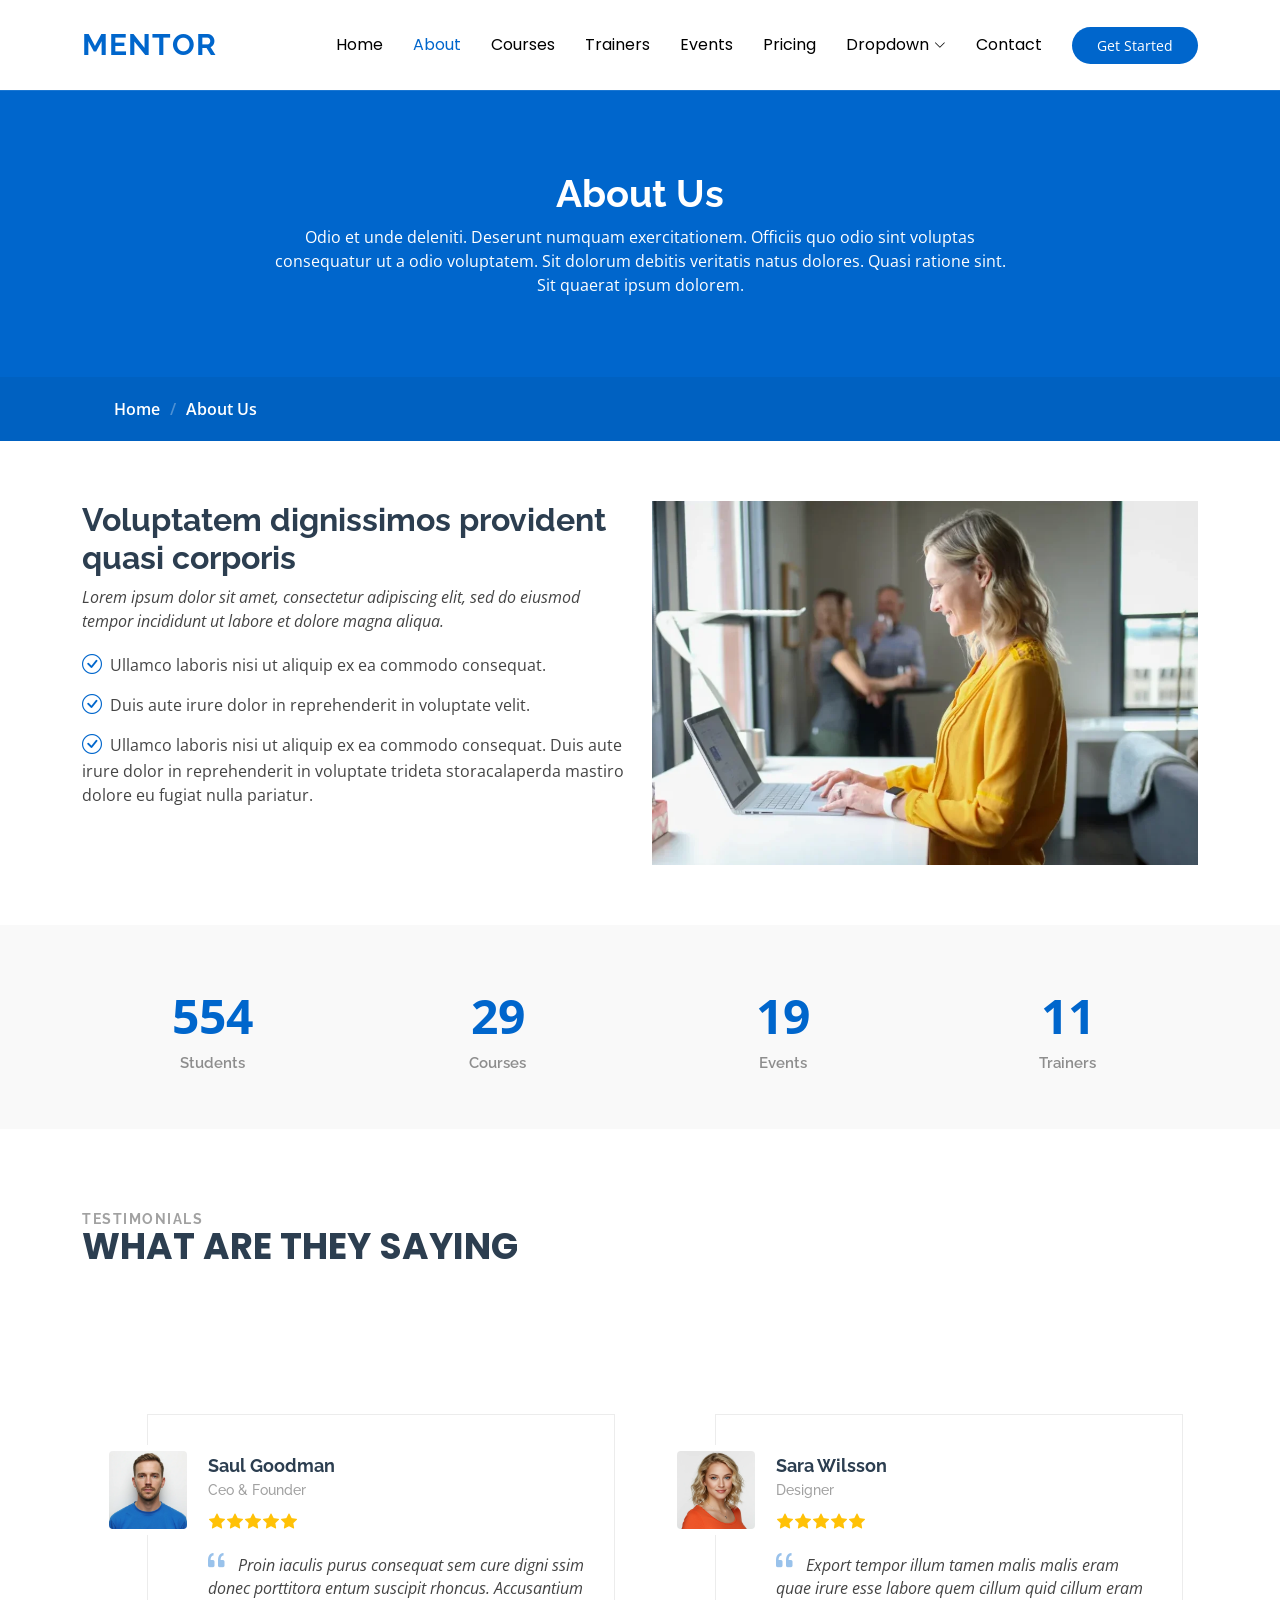
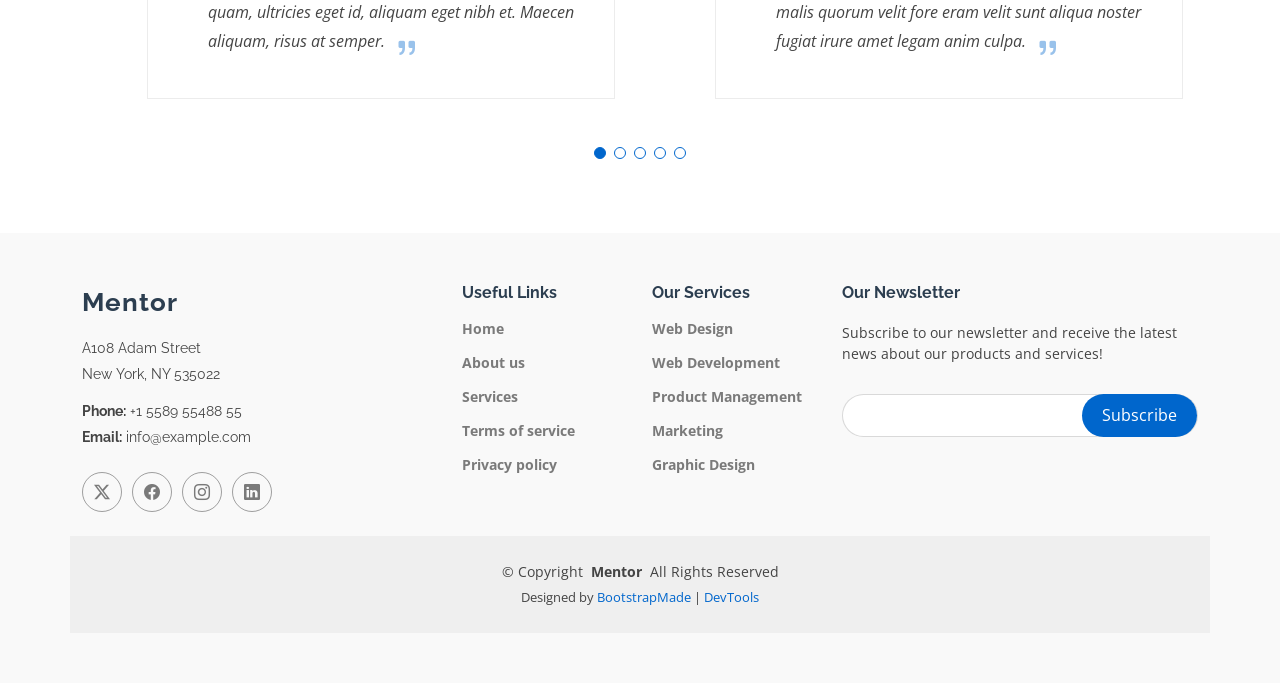
==== about.html @ 9d6bf1d6 "estructura corregida" ====
<!DOCTYPE html>
<html lang="en">

<head>
  <meta charset="utf-8">
  <meta content="width=device-width, initial-scale=1.0" name="viewport">
  <title>About - Mentor Bootstrap Template</title>
  <meta name="description" content="">
  <meta name="keywords" content="">

  <!-- Favicons -->
  <link href="assets/img/favicon.png" rel="icon">
  <link href="assets/img/apple-touch-icon.png" rel="apple-touch-icon">

  <!-- Fonts -->
  <link href="https://fonts.googleapis.com" rel="preconnect">
  <link href="https://fonts.gstatic.com" rel="preconnect" crossorigin>
  <link href="https://fonts.googleapis.com/css2?family=Open+Sans:ital,wght@0,300;0,400;0,500;0,600;0,700;0,800;1,300;1,400;1,500;1,600;1,700;1,800&family=Poppins:ital,wght@0,100;0,200;0,300;0,400;0,500;0,600;0,700;0,800;0,900;1,100;1,200;1,300;1,400;1,500;1,600;1,700;1,800;1,900&family=Raleway:ital,wght@0,100;0,200;0,300;0,400;0,500;0,600;0,700;0,800;0,900;1,100;1,200;1,300;1,400;1,500;1,600;1,700;1,800;1,900&display=swap" rel="stylesheet">

  <!-- Vendor CSS Files -->
  <link href="assets/vendor/bootstrap/css/bootstrap.min.css" rel="stylesheet">
  <link href="assets/vendor/bootstrap-icons/bootstrap-icons.css" rel="stylesheet">
  <link href="assets/vendor/aos/aos.css" rel="stylesheet">
  <link href="assets/vendor/glightbox/css/glightbox.min.css" rel="stylesheet">
  <link href="assets/vendor/swiper/swiper-bundle.min.css" rel="stylesheet">

  <!-- Main CSS File -->
  <link href="assets/css/main.css" rel="stylesheet">

  <!-- =======================================================
  * Template Name: Mentor
  * Template URL: https://bootstrapmade.com/mentor-free-education-bootstrap-theme/
  * Updated: Jul 07 2025 with Bootstrap v5.3.7
  * Author: BootstrapMade.com
  * License: https://bootstrapmade.com/license/
  ======================================================== -->
</head>

<body class="about-page">

  <header id="header" class="header d-flex align-items-center sticky-top">
    <div class="container-fluid container-xl position-relative d-flex align-items-center">

      <a href="index.html" class="logo d-flex align-items-center me-auto">
        <!-- Uncomment the line below if you also wish to use an image logo -->
        <!-- <img src="assets/img/logo.webp" alt=""> -->
        <h1 class="sitename">Mentor</h1>
      </a>

      <nav id="navmenu" class="navmenu">
        <ul>
          <li><a href="index.html">Home<br></a></li>
          <li><a href="about.html" class="active">About</a></li>
          <li><a href="courses.html">Courses</a></li>
          <li><a href="trainers.html">Trainers</a></li>
          <li><a href="events.html">Events</a></li>
          <li><a href="pricing.html">Pricing</a></li>
          <li class="dropdown"><a href="#"><span>Dropdown</span> <i class="bi bi-chevron-down toggle-dropdown"></i></a>
            <ul>
              <li><a href="#">Dropdown 1</a></li>
              <li class="dropdown"><a href="#"><span>Deep Dropdown</span> <i class="bi bi-chevron-down toggle-dropdown"></i></a>
                <ul>
                  <li><a href="#">Deep Dropdown 1</a></li>
                  <li><a href="#">Deep Dropdown 2</a></li>
                  <li><a href="#">Deep Dropdown 3</a></li>
                  <li><a href="#">Deep Dropdown 4</a></li>
                  <li><a href="#">Deep Dropdown 5</a></li>
                </ul>
              </li>
              <li><a href="#">Dropdown 2</a></li>
              <li><a href="#">Dropdown 3</a></li>
              <li><a href="#">Dropdown 4</a></li>
            </ul>
          </li>
          <li><a href="contact.html">Contact</a></li>
        </ul>
        <i class="mobile-nav-toggle d-xl-none bi bi-list"></i>
      </nav>

      <a class="btn-getstarted" href="courses.html">Get Started</a>

    </div>
  </header>

  <main class="main">

    <!-- Page Title -->
    <div class="page-title" data-aos="fade">
      <div class="heading">
        <div class="container">
          <div class="row d-flex justify-content-center text-center">
            <div class="col-lg-8">
              <h1>About Us<br></h1>
              <p class="mb-0">Odio et unde deleniti. Deserunt numquam exercitationem. Officiis quo odio sint voluptas consequatur ut a odio voluptatem. Sit dolorum debitis veritatis natus dolores. Quasi ratione sint. Sit quaerat ipsum dolorem.</p>
            </div>
          </div>
        </div>
      </div>
      <nav class="breadcrumbs">
        <div class="container">
          <ol>
            <li><a href="index.html">Home</a></li>
            <li class="current">About Us<br></li>
          </ol>
        </div>
      </nav>
    </div><!-- End Page Title -->

    <!-- About Us Section -->
    <section id="about-us" class="section about-us">

      <div class="container">

        <div class="row gy-4">

          <div class="col-lg-6 order-1 order-lg-2" data-aos="fade-up" data-aos-delay="100">
            <img src="assets/img/about/about-1.webp" class="img-fluid" alt="">
          </div>

          <div class="col-lg-6 order-2 order-lg-1 content" data-aos="fade-up" data-aos-delay="200">
            <h3>Voluptatem dignissimos provident quasi corporis</h3>
            <p class="fst-italic">
              Lorem ipsum dolor sit amet, consectetur adipiscing elit, sed do eiusmod tempor incididunt ut labore et dolore
              magna aliqua.
            </p>
            <ul>
              <li><i class="bi bi-check-circle"></i> <span>Ullamco laboris nisi ut aliquip ex ea commodo consequat.</span></li>
              <li><i class="bi bi-check-circle"></i> <span>Duis aute irure dolor in reprehenderit in voluptate velit.</span></li>
              <li><i class="bi bi-check-circle"></i> <span>Ullamco laboris nisi ut aliquip ex ea commodo consequat. Duis aute irure dolor in reprehenderit in voluptate trideta storacalaperda mastiro dolore eu fugiat nulla pariatur.</span></li>
            </ul>
          </div>

        </div>

      </div>

    </section><!-- /About Us Section -->

    <!-- Counts Section -->
    <section id="counts" class="section counts light-background">

      <div class="container" data-aos="fade-up" data-aos-delay="100">

        <div class="row gy-4">

          <div class="col-lg-3 col-md-6">
            <div class="stats-item text-center w-100 h-100">
              <span data-purecounter-start="0" data-purecounter-end="1232" data-purecounter-duration="1" class="purecounter"></span>
              <p>Students</p>
            </div>
          </div><!-- End Stats Item -->

          <div class="col-lg-3 col-md-6">
            <div class="stats-item text-center w-100 h-100">
              <span data-purecounter-start="0" data-purecounter-end="64" data-purecounter-duration="1" class="purecounter"></span>
              <p>Courses</p>
            </div>
          </div><!-- End Stats Item -->

          <div class="col-lg-3 col-md-6">
            <div class="stats-item text-center w-100 h-100">
              <span data-purecounter-start="0" data-purecounter-end="42" data-purecounter-duration="1" class="purecounter"></span>
              <p>Events</p>
            </div>
          </div><!-- End Stats Item -->

          <div class="col-lg-3 col-md-6">
            <div class="stats-item text-center w-100 h-100">
              <span data-purecounter-start="0" data-purecounter-end="24" data-purecounter-duration="1" class="purecounter"></span>
              <p>Trainers</p>
            </div>
          </div><!-- End Stats Item -->

        </div>

      </div>

    </section><!-- /Counts Section -->

    <!-- Testimonials Section -->
    <section id="testimonials" class="testimonials section">

      <!-- Section Title -->
      <div class="container section-title" data-aos="fade-up">
        <h2>Testimonials</h2>
        <p>What are they saying</p>
      </div><!-- End Section Title -->

      <div class="container" data-aos="fade-up" data-aos-delay="100">

        <div class="swiper init-swiper">
          <script type="application/json" class="swiper-config">
            {
              "loop": true,
              "speed": 600,
              "autoplay": {
                "delay": 5000
              },
              "slidesPerView": "auto",
              "pagination": {
                "el": ".swiper-pagination",
                "type": "bullets",
                "clickable": true
              },
              "breakpoints": {
                "320": {
                  "slidesPerView": 1,
                  "spaceBetween": 40
                },
                "1200": {
                  "slidesPerView": 2,
                  "spaceBetween": 20
                }
              }
            }
          </script>
          <div class="swiper-wrapper">

            <div class="swiper-slide">
              <div class="testimonial-wrap">
                <div class="testimonial-item">
                  <img src="assets/img/person/person-m-9.webp" class="testimonial-img" alt="">
                  <h3>Saul Goodman</h3>
                  <h4>Ceo &amp; Founder</h4>
                  <div class="stars">
                    <i class="bi bi-star-fill"></i><i class="bi bi-star-fill"></i><i class="bi bi-star-fill"></i><i class="bi bi-star-fill"></i><i class="bi bi-star-fill"></i>
                  </div>
                  <p>
                    <i class="bi bi-quote quote-icon-left"></i>
                    <span>Proin iaculis purus consequat sem cure digni ssim donec porttitora entum suscipit rhoncus. Accusantium quam, ultricies eget id, aliquam eget nibh et. Maecen aliquam, risus at semper.</span>
                    <i class="bi bi-quote quote-icon-right"></i>
                  </p>
                </div>
              </div>
            </div><!-- End testimonial item -->

            <div class="swiper-slide">
              <div class="testimonial-wrap">
                <div class="testimonial-item">
                  <img src="assets/img/person/person-f-5.webp" class="testimonial-img" alt="">
                  <h3>Sara Wilsson</h3>
                  <h4>Designer</h4>
                  <div class="stars">
                    <i class="bi bi-star-fill"></i><i class="bi bi-star-fill"></i><i class="bi bi-star-fill"></i><i class="bi bi-star-fill"></i><i class="bi bi-star-fill"></i>
                  </div>
                  <p>
                    <i class="bi bi-quote quote-icon-left"></i>
                    <span>Export tempor illum tamen malis malis eram quae irure esse labore quem cillum quid cillum eram malis quorum velit fore eram velit sunt aliqua noster fugiat irure amet legam anim culpa.</span>
                    <i class="bi bi-quote quote-icon-right"></i>
                  </p>
                </div>
              </div>
            </div><!-- End testimonial item -->

            <div class="swiper-slide">
              <div class="testimonial-wrap">
                <div class="testimonial-item">
                  <img src="assets/img/person/person-f-12.webp" class="testimonial-img" alt="">
                  <h3>Jena Karlis</h3>
                  <h4>Store Owner</h4>
                  <div class="stars">
                    <i class="bi bi-star-fill"></i><i class="bi bi-star-fill"></i><i class="bi bi-star-fill"></i><i class="bi bi-star-fill"></i><i class="bi bi-star-fill"></i>
                  </div>
                  <p>
                    <i class="bi bi-quote quote-icon-left"></i>
                    <span>Enim nisi quem export duis labore cillum quae magna enim sint quorum nulla quem veniam duis minim tempor labore quem eram duis noster aute amet eram fore quis sint minim.</span>
                    <i class="bi bi-quote quote-icon-right"></i>
                  </p>
                </div>
              </div>
            </div><!-- End testimonial item -->

            <div class="swiper-slide">
              <div class="testimonial-wrap">
                <div class="testimonial-item">
                  <img src="assets/img/person/person-m-12.webp" class="testimonial-img" alt="">
                  <h3>Matt Brandon</h3>
                  <h4>Freelancer</h4>
                  <div class="stars">
                    <i class="bi bi-star-fill"></i><i class="bi bi-star-fill"></i><i class="bi bi-star-fill"></i><i class="bi bi-star-fill"></i><i class="bi bi-star-fill"></i>
                  </div>
                  <p>
                    <i class="bi bi-quote quote-icon-left"></i>
                    <span>Fugiat enim eram quae cillum dolore dolor amet nulla culpa multos export minim fugiat minim velit minim dolor enim duis veniam ipsum anim magna sunt elit fore quem dolore labore illum veniam.</span>
                    <i class="bi bi-quote quote-icon-right"></i>
                  </p>
                </div>
              </div>
            </div><!-- End testimonial item -->

            <div class="swiper-slide">
              <div class="testimonial-wrap">
                <div class="testimonial-item">
                  <img src="assets/img/person/person-m-13.webp" class="testimonial-img" alt="">
                  <h3>John Larson</h3>
                  <h4>Entrepreneur</h4>
                  <div class="stars">
                    <i class="bi bi-star-fill"></i><i class="bi bi-star-fill"></i><i class="bi bi-star-fill"></i><i class="bi bi-star-fill"></i><i class="bi bi-star-fill"></i>
                  </div>
                  <p>
                    <i class="bi bi-quote quote-icon-left"></i>
                    <span>Quis quorum aliqua sint quem legam fore sunt eram irure aliqua veniam tempor noster veniam enim culpa labore duis sunt culpa nulla illum cillum fugiat legam esse veniam culpa fore nisi cillum quid.</span>
                    <i class="bi bi-quote quote-icon-right"></i>
                  </p>
                </div>
              </div>
            </div><!-- End testimonial item -->

          </div>
          <div class="swiper-pagination"></div>
        </div>

      </div>

    </section><!-- /Testimonials Section -->

  </main>

  <footer id="footer" class="footer position-relative light-background">

    <div class="container footer-top">
      <div class="row gy-4">
        <div class="col-lg-4 col-md-6 footer-about">
          <a href="index.html" class="logo d-flex align-items-center">
            <span class="sitename">Mentor</span>
          </a>
          <div class="footer-contact pt-3">
            <p>A108 Adam Street</p>
            <p>New York, NY 535022</p>
            <p class="mt-3"><strong>Phone:</strong> <span>+1 5589 55488 55</span></p>
            <p><strong>Email:</strong> <span>info@example.com</span></p>
          </div>
          <div class="social-links d-flex mt-4">
            <a href=""><i class="bi bi-twitter-x"></i></a>
            <a href=""><i class="bi bi-facebook"></i></a>
            <a href=""><i class="bi bi-instagram"></i></a>
            <a href=""><i class="bi bi-linkedin"></i></a>
          </div>
        </div>

        <div class="col-lg-2 col-md-3 footer-links">
          <h4>Useful Links</h4>
          <ul>
            <li><a href="#">Home</a></li>
            <li><a href="#">About us</a></li>
            <li><a href="#">Services</a></li>
            <li><a href="#">Terms of service</a></li>
            <li><a href="#">Privacy policy</a></li>
          </ul>
        </div>

        <div class="col-lg-2 col-md-3 footer-links">
          <h4>Our Services</h4>
          <ul>
            <li><a href="#">Web Design</a></li>
            <li><a href="#">Web Development</a></li>
            <li><a href="#">Product Management</a></li>
            <li><a href="#">Marketing</a></li>
            <li><a href="#">Graphic Design</a></li>
          </ul>
        </div>

        <div class="col-lg-4 col-md-12 footer-newsletter">
          <h4>Our Newsletter</h4>
          <p>Subscribe to our newsletter and receive the latest news about our products and services!</p>
          <form action="forms/newsletter.php" method="post" class="php-email-form">
            <div class="newsletter-form"><input type="email" name="email"><input type="submit" value="Subscribe"></div>
            <div class="loading">Loading</div>
            <div class="error-message"></div>
            <div class="sent-message">Your subscription request has been sent. Thank you!</div>
          </form>
        </div>

      </div>
    </div>

    <div class="container copyright text-center mt-4">
      <p>© <span>Copyright</span> <strong class="px-1 sitename">Mentor</strong> <span>All Rights Reserved</span></p>
      <div class="credits">
        <!-- All the links in the footer should remain intact. -->
        <!-- You can delete the links only if you've purchased the pro version. -->
        <!-- Licensing information: https://bootstrapmade.com/license/ -->
        <!-- Purchase the pro version with working PHP/AJAX contact form: [buy-url] -->
        Designed by <a href="https://bootstrapmade.com/">BootstrapMade</a> | <a href="https://bootstrapmade.com/tools/">DevTools</a>
      </div>
    </div>

  </footer>

  <!-- Scroll Top -->
  <a href="#" id="scroll-top" class="scroll-top d-flex align-items-center justify-content-center"><i class="bi bi-arrow-up-short"></i></a>

  <!-- Preloader -->
  <div id="preloader"></div>

  <!-- Vendor JS Files -->
  <script src="assets/vendor/bootstrap/js/bootstrap.bundle.min.js"></script>
  <script src="assets/vendor/php-email-form/validate.js"></script>
  <script src="assets/vendor/aos/aos.js"></script>
  <script src="assets/vendor/glightbox/js/glightbox.min.js"></script>
  <script src="assets/vendor/purecounter/purecounter_vanilla.js"></script>
  <script src="assets/vendor/swiper/swiper-bundle.min.js"></script>

  <!-- Main JS File -->
  <script src="assets/js/main.js"></script>

</body>

</html>
---- assets/css/main.css ----
/**
* Template Name: Mentor
* Template URL: https://bootstrapmade.com/mentor-free-education-bootstrap-theme/
* Updated: Jul 07 2025 with Bootstrap v5.3.7
* Author: BootstrapMade.com
* License: https://bootstrapmade.com/license/
*/

/*--------------------------------------------------------------
# Font & Color Variables
# Help: https://bootstrapmade.com/color-system/
--------------------------------------------------------------*/
/* Fonts */
:root {
  --default-font: "Open Sans",  system-ui, -apple-system, "Segoe UI", Roboto, "Helvetica Neue", Arial, "Noto Sans", "Liberation Sans", sans-serif, "Apple Color Emoji", "Segoe UI Emoji", "Segoe UI Symbol", "Noto Color Emoji";
  --heading-font: "Raleway",  sans-serif;
  --nav-font: "Poppins",  sans-serif;
}

/* Global Colors - The following color variables are used throughout the website. Updating them here will change the color scheme of the entire website */
:root { 
  --background-color: #ffffff; /* Background color for the entire website, including individual sections */
  --default-color: #444444; /* Default color used for the majority of the text content across the entire website */
  --heading-color: #2c3e50; /* Color for headings, subheadings and title throughout the website */
  --accent-color: #0066cc; /* Accent color that represents your brand on the website. It's used for buttons, links, and other elements that need to stand out */
  --surface-color: #ffffff; /* The surface color is used as a background of boxed elements within sections, such as cards, icon boxes, or other elements that require a visual separation from the global background. */
  --contrast-color: #ffffff; /* Contrast color for text, ensuring readability against backgrounds of accent, heading, or default colors. */
}

/* Nav Menu Colors - The following color variables are used specifically for the navigation menu. They are separate from the global colors to allow for more customization options */
:root {
  --nav-color:   #000000;  /* The default color of the main navmenu links */
  --nav-hover-color: #0066cc; /* Applied to main navmenu links when they are hovered over or active */
  --nav-mobile-background-color: #ffffff; /* Used as the background color for mobile navigation menu */
  --nav-dropdown-background-color: #ffffff; /* Used as the background color for dropdown items that appear when hovering over primary navigation items */
  --nav-dropdown-color: #272828; /* Used for navigation links of the dropdown items in the navigation menu. */
  --nav-dropdown-hover-color: #5fcf80; /* Similar to --nav-hover-color, this color is applied to dropdown navigation links when they are hovered over. */
}

/* Color Presets - These classes override global colors when applied to any section or element, providing reuse of the sam color scheme. */

.light-background {
  --background-color: #f9f9f9;
  --surface-color: #ffffff;
}

.dark-background {
  --background-color: #060606;
  --default-color: #ffffff;
  --heading-color: #ffffff;
  --surface-color: #252525;
  --contrast-color: #ffffff;
}

/* Smooth scroll */
:root {
  scroll-behavior: smooth;
}

/*--------------------------------------------------------------
# General Styling & Shared Classes
--------------------------------------------------------------*/
body {
  color: var(--default-color);
  background-color: var(--background-color);
  font-family: var(--default-font);
}

a {
  color: var(--accent-color);
  text-decoration: none;
  transition: 0.3s;
}

a:hover {
  color: color-mix(in srgb, var(--accent-color), transparent 25%);
  text-decoration: none;
}

h1,
h2,
h3,
h4,
h5,
h6 {
  color: var(--heading-color);
  font-family: var(--heading-font);
}

/* PHP Email Form Messages
------------------------------*/
.php-email-form .error-message {
  display: none;
  background: #df1529;
  color: #ffffff;
  text-align: left;
  padding: 15px;
  margin-bottom: 24px;
  font-weight: 600;
}

.php-email-form .sent-message {
  display: none;
  color: #ffffff;
  background: #059652;
  text-align: center;
  padding: 15px;
  margin-bottom: 24px;
  font-weight: 600;
}

.php-email-form .loading {
  display: none;
  background: var(--surface-color);
  text-align: center;
  padding: 15px;
  margin-bottom: 24px;
}

.php-email-form .loading:before {
  content: "";
  display: inline-block;
  border-radius: 50%;
  width: 24px;
  height: 24px;
  margin: 0 10px -6px 0;
  border: 3px solid var(--accent-color);
  border-top-color: var(--surface-color);
  animation: php-email-form-loading 1s linear infinite;
}

@keyframes php-email-form-loading {
  0% {
    transform: rotate(0deg);
  }

  100% {
    transform: rotate(360deg);
  }
}

/* Pulsating Play Button
------------------------------*/
.pulsating-play-btn {
  width: 94px;
  height: 94px;
  background: radial-gradient(var(--accent-color) 50%, color-mix(in srgb, var(--accent-color), transparent 75%) 52%);
  border-radius: 50%;
  display: block;
  position: relative;
  overflow: hidden;
}

.pulsating-play-btn:before {
  content: "";
  position: absolute;
  width: 120px;
  height: 120px;
  animation-delay: 0s;
  animation: pulsate-play-btn 2s;
  animation-direction: forwards;
  animation-iteration-count: infinite;
  animation-timing-function: steps;
  opacity: 1;
  border-radius: 50%;
  border: 5px solid color-mix(in srgb, var(--accent-color), transparent 30%);
  top: -15%;
  left: -15%;
  background: rgba(198, 16, 0, 0);
}

.pulsating-play-btn:after {
  content: "";
  position: absolute;
  left: 50%;
  top: 50%;
  transform: translateX(-40%) translateY(-50%);
  width: 0;
  height: 0;
  border-top: 10px solid transparent;
  border-bottom: 10px solid transparent;
  border-left: 15px solid #fff;
  z-index: 100;
  transition: all 400ms cubic-bezier(0.55, 0.055, 0.675, 0.19);
}

.pulsating-play-btn:hover:before {
  content: "";
  position: absolute;
  left: 50%;
  top: 50%;
  transform: translateX(-40%) translateY(-50%);
  width: 0;
  height: 0;
  border: none;
  border-top: 10px solid transparent;
  border-bottom: 10px solid transparent;
  border-left: 15px solid #fff;
  z-index: 200;
  animation: none;
  border-radius: 0;
}

.pulsating-play-btn:hover:after {
  border-left: 15px solid var(--accent-color);
  transform: scale(20);
}

@keyframes pulsate-play-btn {
  0% {
    transform: scale(0.6, 0.6);
    opacity: 1;
  }

  100% {
    transform: scale(1, 1);
    opacity: 0;
  }
}

/*--------------------------------------------------------------
# Global Header
--------------------------------------------------------------*/
.header {
  color: var(--default-color);
  background-color: var(--background-color);
  padding: 15px 0;
  transition: all 0.5s;
  z-index: 997;
}

.header .logo {
  line-height: 1;
}

.header .logo img {
  max-height: 36px;
  margin-right: 8px;
}

.header .logo h1 {
  font-weight: 700;
  font-size: 30px;
  margin: 0;
  letter-spacing: 1px;
  text-transform: uppercase;
  color: var(--accent-color);
}

.header .btn-getstarted,
.header .btn-getstarted:focus {
  color: var(--contrast-color);
  background: var(--accent-color);
  font-size: 14px;
  padding: 8px 25px;
  margin: 0 0 0 30px;
  border-radius: 50px;
  transition: 0.3s;
}

.header .btn-getstarted:hover,
.header .btn-getstarted:focus:hover {
  color: var(--contrast-color);
  background: color-mix(in srgb, var(--accent-color), transparent 15%);
}

@media (max-width: 1200px) {
  .header .logo {
    order: 1;
  }

  .header .btn-getstarted {
    order: 2;
    margin: 0 15px 0 0;
    padding: 6px 15px;
  }

  .header .navmenu {
    order: 3;
  }
}

.scrolled .header {
  box-shadow: 0px 0 18px rgba(0, 0, 0, 0.1);
}

/*--------------------------------------------------------------
# Navigation Menu
--------------------------------------------------------------*/
/* Navmenu - Desktop */
@media (min-width: 1200px) {
  .navmenu {
    padding: 0;
  }

  .navmenu ul {
    margin: 0;
    padding: 0;
    display: flex;
    list-style: none;
    align-items: center;
  }

  .navmenu li {
    position: relative;
  }

  .navmenu a,
  .navmenu a:focus {
    color: var(--nav-color);
    padding: 18px 15px;
    font-size: 16px;
    font-family: var(--nav-font);
    font-weight: 400;
    display: flex;
    align-items: center;
    justify-content: space-between;
    white-space: nowrap;
    transition: 0.3s;
  }

  .navmenu a i,
  .navmenu a:focus i {
    font-size: 12px;
    line-height: 0;
    margin-left: 5px;
    transition: 0.3s;
  }

  .navmenu li:last-child a {
    padding-right: 0;
  }

  .navmenu li:hover>a,
  .navmenu .active,
  .navmenu .active:focus {
    color: var(--nav-hover-color);
  }

  .navmenu .dropdown ul {
    margin: 0;
    padding: 10px 0;
    background: var(--nav-dropdown-background-color);
    display: block;
    position: absolute;
    visibility: hidden;
    left: 14px;
    top: 130%;
    opacity: 0;
    transition: 0.3s;
    border-radius: 4px;
    z-index: 99;
    box-shadow: 0px 0px 30px rgba(0, 0, 0, 0.1);
  }

  .navmenu .dropdown ul li {
    min-width: 200px;
  }

  .navmenu .dropdown ul a {
    padding: 10px 20px;
    font-size: 15px;
    text-transform: none;
    color: var(--nav-dropdown-color);
  }

  .navmenu .dropdown ul a i {
    font-size: 12px;
  }

  .navmenu .dropdown ul a:hover,
  .navmenu .dropdown ul .active:hover,
  .navmenu .dropdown ul li:hover>a {
    color: var(--nav-dropdown-hover-color);
  }

  .navmenu .dropdown:hover>ul {
    opacity: 1;
    top: 100%;
    visibility: visible;
  }

  .navmenu .dropdown .dropdown ul {
    top: 0;
    left: -90%;
    visibility: hidden;
  }

  .navmenu .dropdown .dropdown:hover>ul {
    opacity: 1;
    top: 0;
    left: -100%;
    visibility: visible;
  }
}

/* Navmenu - Mobile */
@media (max-width: 1199px) {
  .mobile-nav-toggle {
    color: var(--nav-color);
    font-size: 28px;
    line-height: 0;
    margin-right: 10px;
    cursor: pointer;
    transition: color 0.3s;
  }

  .navmenu {
    padding: 0;
    z-index: 9997;
  }

  .navmenu ul {
    display: none;
    list-style: none;
    position: absolute;
    inset: 60px 20px 20px 20px;
    padding: 10px 0;
    margin: 0;
    border-radius: 6px;
    background-color: var(--nav-mobile-background-color);
    border: 1px solid color-mix(in srgb, var(--default-color), transparent 90%);
    box-shadow: none;
    overflow-y: auto;
    transition: 0.3s;
    z-index: 9998;
  }

  .navmenu a,
  .navmenu a:focus {
    color: var(--nav-dropdown-color);
    padding: 10px 20px;
    font-family: var(--nav-font);
    font-size: 17px;
    font-weight: 500;
    display: flex;
    align-items: center;
    justify-content: space-between;
    white-space: nowrap;
    transition: 0.3s;
  }

  .navmenu a i,
  .navmenu a:focus i {
    font-size: 12px;
    line-height: 0;
    margin-left: 5px;
    width: 30px;
    height: 30px;
    display: flex;
    align-items: center;
    justify-content: center;
    border-radius: 50%;
    transition: 0.3s;
    background-color: color-mix(in srgb, var#ff6600, transparent 90%);
  }

  .navmenu a i:hover,
  .navmenu a:focus i:hover {
    background-color: var#ff6600;
    color: var(--contrast-color);
  }

  .navmenu a:hover,
  .navmenu .active,
  .navmenu .active:focus {
    color: var(--nav-dropdown-hover-color);
  }

  .navmenu .active i,
  .navmenu .active:focus i {
    background-color: var#ff6600;
    color: var(--contrast-color);
    transform: rotate(180deg);
  }

  .navmenu .dropdown ul {
    position: static;
    display: none;
    z-index: 99;
    padding: 10px 0;
    margin: 10px 20px;
    background-color: var(--nav-dropdown-background-color);
    transition: all 0.5s ease-in-out;
  }

  .navmenu .dropdown ul ul {
    background-color: rgba(33, 37, 41, 0.1);
  }

  .navmenu .dropdown>.dropdown-active {
    display: block;
    background-color: rgba(33, 37, 41, 0.03);
  }

  .mobile-nav-active {
    overflow: hidden;
  }

  .mobile-nav-active .mobile-nav-toggle {
    color: #fff;
    position: absolute;
    font-size: 32px;
    top: 15px;
    right: 15px;
    margin-right: 0;
    z-index: 9999;
  }

  .mobile-nav-active .navmenu {
    position: fixed;
    overflow: hidden;
    inset: 0;
    background: rgba(33, 37, 41, 0.8);
    transition: 0.3s;
  }

  .mobile-nav-active .navmenu>ul {
    display: block;
  }
}

/*--------------------------------------------------------------
# Global Footer
--------------------------------------------------------------*/
.footer {
  color: var(--default-color);
  background-color: var(--background-color);
  font-size: 14px;
  padding-bottom: 50px;
  position: relative;
}

.footer .footer-top {
  padding-top: 50px;
}

.footer .footer-about .logo {
  margin-bottom: 0;
}

.footer .footer-about .logo img {
  max-height: 40px;
  margin-right: 6px;
}

.footer .footer-about .logo span {
  font-size: 26px;
  font-weight: 700;
  letter-spacing: 1px;
  font-family: var(--heading-font);
  color: var(--heading-color);
}

.footer .footer-about p {
  font-size: 14px;
  font-family: var(--heading-font);
}

.footer .social-links a {
  display: flex;
  align-items: center;
  justify-content: center;
  width: 40px;
  height: 40px;
  border-radius: 50%;
  border: 1px solid color-mix(in srgb, var(--default-color), transparent 50%);
  font-size: 16px;
  color: color-mix(in srgb, var(--default-color), transparent 30%);
  margin-right: 10px;
  transition: 0.3s;
}

.footer .social-links a:hover {
  color: var(--accent-color);
  border-color: var(--accent-color);
}

.footer h4 {
  font-size: 16px;
  font-weight: bold;
  position: relative;
  padding-bottom: 12px;
}

.footer .footer-links {
  margin-bottom: 30px;
}

.footer .footer-links ul {
  list-style: none;
  padding: 0;
  margin: 0;
}

.footer .footer-links ul i {
  padding-right: 2px;
  font-size: 12px;
  line-height: 0;
}

.footer .footer-links ul li {
  padding: 10px 0;
  display: flex;
  align-items: center;
}

.footer .footer-links ul li:first-child {
  padding-top: 0;
}

.footer .footer-links ul a {
  color: color-mix(in srgb, var(--default-color), transparent 30%);
  display: inline-block;
  line-height: 1;
}

.footer .footer-links ul a:hover {
  color: var(--accent-color);
}

.footer .footer-contact p {
  margin-bottom: 5px;
}

.footer .footer-newsletter .newsletter-form {
  margin-top: 30px;
  margin-bottom: 15px;
  padding: 6px 8px;
  position: relative;
  border-radius: 50px;
  border: 1px solid color-mix(in srgb, var(--default-color), transparent 80%);
  display: flex;
  background-color: var(--surface-color);
  transition: 0.3s;
}

.footer .footer-newsletter .newsletter-form:focus-within {
  border-color: var(--accent-color);
}

.footer .footer-newsletter .newsletter-form input[type=email] {
  border: 0;
  padding: 4px 8px;
  width: 100%;
  background-color: var(--surface-color);
  color: var(--default-color);
}

.footer .footer-newsletter .newsletter-form input[type=email]:focus-visible {
  outline: none;
}

.footer .footer-newsletter .newsletter-form input[type=submit] {
  border: 0;
  font-size: 16px;
  padding: 0 20px 2px 20px;
  margin: -7px -8px -7px 0;
  background: var(--accent-color);
  color: var(--contrast-color);
  transition: 0.3s;
  border-radius: 50px;
}

.footer .footer-newsletter .newsletter-form input[type=submit]:hover {
  background: color-mix(in srgb, var(--accent-color), transparent 20%);
}

.footer .copyright {
  padding-top: 25px;
  padding-bottom: 25px;
  background-color: color-mix(in srgb, var(--default-color), transparent 95%);
}

.footer .copyright p {
  margin-bottom: 0;
}

.footer .credits {
  margin-top: 6px;
  font-size: 13px;
}
.footer-links li {
  display: flex;
  align-items: center;
  gap: 10px; /* separación limpia */
}
.footer-links li a {
  font-weight: bold;
}
/*--------------------------------------------------------------
# Preloader
--------------------------------------------------------------*/
#preloader {
  position: fixed;
  inset: 0;
  z-index: 999999;
  overflow: hidden;
  background: var(--background-color);
  transition: all 0.6s ease-out;
}

#preloader:before {
  content: "";
  position: fixed;
  top: calc(50% - 30px);
  left: calc(50% - 30px);
  border: 6px solid #ffffff;
  border-color: var(--accent-color) transparent var(--accent-color) transparent;
  border-radius: 50%;
  width: 60px;
  height: 60px;
  animation: animate-preloader 1.5s linear infinite;
}

@keyframes animate-preloader {
  0% {
    transform: rotate(0deg);
  }

  100% {
    transform: rotate(360deg);
  }
}

/*--------------------------------------------------------------
# Scroll Top Button
--------------------------------------------------------------*/
.scroll-top {
  position: fixed;
  visibility: hidden;
  opacity: 0;
  right: 15px;
  bottom: -15px;
  z-index: 99999;
  background-color: var(--accent-color);
  width: 44px;
  height: 44px;
  border-radius: 50px;
  transition: all 0.4s;
}

.scroll-top i {
  font-size: 24px;
  color: var(--contrast-color);
  line-height: 0;
}

.scroll-top:hover {
  background-color: color-mix(in srgb, var(--accent-color), transparent 20%);
  color: var(--contrast-color);
}

.scroll-top.active {
  visibility: visible;
  opacity: 1;
  bottom: 15px;
}

/*--------------------------------------------------------------
# Disable aos animation delay on mobile devices
--------------------------------------------------------------*/
@media screen and (max-width: 768px) {
  [data-aos-delay] {
    transition-delay: 0 !important;
  }
}

/*--------------------------------------------------------------
# Global Page Titles & Breadcrumbs
--------------------------------------------------------------*/
.page-title {
  --default-color: var(--contrast-color);
  --background-color: var(--accent-color);
  --heading-color: var(--contrast-color);
  color: var(--default-color);
  background-color: var(--background-color);
  position: relative;
}

.page-title .heading {
  padding: 80px 0;
  border-top: 1px solid color-mix(in srgb, var(--default-color), transparent 90%);
}

.page-title .heading h1 {
  font-size: 38px;
  font-weight: 700;
}

.page-title nav {
  background-color: color-mix(in srgb, var(--accent-color) 90%, black 5%);
  padding: 20px 0;
}

.page-title nav a {
  color: var(--default-color);
}

.page-title nav ol {
  display: flex;
  flex-wrap: wrap;
  list-style: none;
  margin: 0;
  font-size: 16px;
  font-weight: 600;
}

.page-title nav ol li+li {
  padding-left: 10px;
}

.page-title nav ol li+li::before {
  content: "/";
  display: inline-block;
  padding-right: 10px;
  color: color-mix(in srgb, var(--default-color), transparent 70%);
}

/*--------------------------------------------------------------
# Global Sections
--------------------------------------------------------------*/
section,
.section {
  color: var(--default-color);
  background-color: var(--background-color);
  padding: 60px 0;
  scroll-margin-top: 900px;
  overflow: clip;
}

@media (max-width: 1199px) {

  section,
  .section {
    scroll-margin-top: 66px;
  }
}

/*--------------------------------------------------------------
# Global Section Titles
--------------------------------------------------------------*/
.section-title {
  padding-bottom: 60px;
  position: relative;
}

.section-title h2 {
  font-size: 14px;
  font-weight: 500;
  padding: 0;
  line-height: 1px;
  margin: 0;
  letter-spacing: 1.5px;
  text-transform: uppercase;
  color: color-mix(in srgb, var(--default-color), transparent 50%);
  position: relative;
}

.section-title h2::after {
  content: "";
  width: 120px;
  height: 1px;
  display: inline-block;
  background: var(--accent-color);
  margin: 4px 10px;
}

.section-title p {
  color: var(--heading-color);
  margin: 0;
  font-size: 36px;
  font-weight: 700;
  font-family: var(--nav-font);
  text-transform: uppercase;
}
.section-title h2 {
  font-weight: bold;
}
.section-title {
  margin-bottom: 50px; /* separa del contenido */
  margin-top: 30px;   /* lo baja un poco */
}
.section-title h2::before,
.section-title h2::after {
  display: none;
}
/*--------------------------------------------------------------
# Hero Section
--------------------------------------------------------------*/
.hero {
  width: 100%;
  min-height: 80vh;
  position: relative;
  padding: 80px 0;
  display: flex;
  align-items: center;
  justify-content: center;
  color: var(--default-color);
}

.hero img {
  position: absolute;
  inset: 0;
  display: block;
  width: 100%;
  height: 100%;
  object-fit: cover;
  z-index: 1;
}

.hero:before {
  content: "";
  background: color-mix(in srgb, var(--background-color), transparent 60%);
  position: absolute;
  inset: 0;
  z-index: 2;
}

.hero .container {
  position: relative;
  z-index: 3;
}

.hero h2 {
  margin: 0;
  font-size: 48px;
  font-weight: 700;
}

.hero p {
  color: color-mix(in srgb, var(--default-color), transparent 20%);
  margin: 10px 0 0 0;
  font-size: 24px;
}

.hero .btn-get-started {
  font-weight: 500;
  font-size: 15px;
  letter-spacing: 1px;
  display: inline-block;
  padding: 8px 35px 10px 35px;
  border-radius: 50px;
  transition: 0.4s;
  margin-top: 30px;
  border: 2px solid var(--default-color);
  color: var(--default-color);
}

.hero .btn-get-started:hover {
  background: var(--accent-color);
  border: 2px solid var(--accent-color);
}

@media (max-width: 768px) {
  .hero h2 {
    font-size: 32px;
  }

  .hero p {
    font-size: 18px;
  }
}

/*--------------------------------------------------------------
# About Section
--------------------------------------------------------------*/
.about .content h3 {
  font-size: 2rem;
  font-weight: 700;
}

.about .content ul {
  list-style: none;
  padding: 0;
}

.about .content ul li {
  padding-bottom: 10px;
}

.about .content ul i {
  font-size: 1.25rem;
  margin-right: 4px;
  color: var(--accent-color);
}

.about .content p:last-child {
  margin-bottom: 0;
}

.about .content .read-more {
  background: var(--accent-color);
  color: var(--contrast-color);
  font-family: var(--heading-font);
  font-weight: 500;
  font-size: 15px;
  letter-spacing: 1px;
  padding: 10px 24px 12px 24px;
  border-radius: 50px;
  transition: 0.3s;
  display: inline-flex;
  align-items: center;
  justify-content: center;
}

.about .content .read-more i {
  font-size: 18px;
  margin-left: 5px;
  line-height: 0;
  transition: 0.3s;
}

.about .content .read-more:hover {
  background: color-mix(in srgb, var(--accent-color), transparent 20%);
  padding-right: 19px;
}

.about .content .read-more:hover i {
  margin-left: 10px;
}

/*--------------------------------------------------------------
# Counts Section
--------------------------------------------------------------*/
.counts {
  padding: 25px 0;
}

.counts .stats-item {
  padding: 30px;
  width: 100%;
}

.counts .stats-item span {
  font-size: 48px;
  display: block;
  color: var(--accent-color);
  font-weight: 700;
}

.counts .stats-item p {
  color: color-mix(in srgb, var(--default-color), transparent 40%);
  padding: 0;
  margin: 0;
  font-family: var(--heading-font);
  font-size: 15px;
  font-weight: 600;
}

/*--------------------------------------------------------------
# Why Us Section
--------------------------------------------------------------*/
.why-us .why-box {
  color: var(--contrast-color);
  background: var(--accent-color);
  padding: 30px;
}

.why-us .why-box h3 {
  color: var(--contrast-color);
  font-weight: 700;
  font-size: 34px;
  margin-bottom: 30px;
}

.why-us .why-box p {
  margin-bottom: 30px;
}

.why-us .why-box .more-btn {
  display: inline-block;
  background: color-mix(in srgb, var(--contrast-color), transparent 85%);
  padding: 8px 40px 10px 40px;
  color: var(--contrast-color);
  transition: all ease-in-out 0.4s;
  border-radius: 50px;
}

.why-us .why-box .more-btn i {
  font-size: 14px;
}

.why-us .why-box .more-btn:hover {
  color: var(--accent-color);
  background: var(--surface-color);
}

.why-us .icon-box {
  background-color: var(--surface-color);
  text-align: center;
  padding: 40px 30px;
  width: 100%;
  height: 100%;
  border: 1px solid color-mix(in srgb, var(--default-color), transparent 90%);
}

.why-us .icon-box i {
  color: var(--accent-color);
  font-size: 32px;
  margin-bottom: 30px;
  background: color-mix(in srgb, var(--accent-color), transparent 95%);
  border-radius: 50px;
  display: flex;
  align-items: center;
  justify-content: center;
  width: 72px;
  height: 72px;
  transition: 0.3s;
}

.why-us .icon-box h4 {
  font-size: 20px;
  font-weight: 700;
  margin: 0 0 30px 0;
}

.why-us .icon-box p {
  font-size: 15px;
  color: color-mix(in srgb, var(--default-color), transparent 30%);
}

.why-us .icon-box:hover i {
  color: var(--contrast-color);
  background: var(--accent-color);
}

/*--------------------------------------------------------------
# Features Section
--------------------------------------------------------------*/
.features {
  padding: 10px 0;
}

.features .features-item {
  background-color: var(--surface-color);
  display: flex;
  align-items: center;
  padding: 20px;
  transition: 0.3s;
  border: 1px solid color-mix(in srgb, var(--default-color), transparent 90%);
  position: relative;
}

.features .features-item i {
  font-size: 32px;
  padding-right: 10px;
  line-height: 0;
}

.features .features-item h3 {
  font-weight: 700;
  margin: 0;
  padding: 0;
  line-height: 1;
  font-size: 16px;
}

.features .features-item h3 a {
  color: var(--heading-color);
  transition: 0.3s;
}

.features .features-item:hover {
  border-color: var(--accent-color);
}

.features .features-item:hover h3 a {
  color: var(--accent-color);
}

/*--------------------------------------------------------------
# Courses Section
--------------------------------------------------------------*/
.courses .course-item {
  background-color: var(--surface-color);
  border: 1px solid color-mix(in srgb, var(--default-color), transparent 90%);
  border-radius: 5px;
}

.courses .course-content {
  padding: 15px;
}

.courses .course-content h3 {
  font-weight: 700;
  font-size: 20px;
}

.courses .course-content h3 a {
  color: var(--heading-color);
  transition: 0.3s;
}

.courses .course-content h3 a:hover {
  color: var(--accent-color);
}

.courses .course-content .category {
  background: var(--accent-color);
  color: var(--contrast-color);
  font-size: 14px;
  padding: 6px 14px;
  margin: 0;
  border-radius: 5px;
}

.courses .course-content .price {
  margin: 0;
  font-weight: 700;
  font-size: 18px;
  color: color-mix(in srgb, var(--default-color), transparent 20%);
}

.courses .course-content .description {
  font-size: 14px;
  color: color-mix(in srgb, var(--default-color), transparent 20%);
}

.courses .trainer {
  padding-top: 15px;
  border-top: 1px solid color-mix(in srgb, var(--default-color), transparent 90%);
}

.courses .trainer .trainer-profile img {
  max-width: 50px;
  border-radius: 50px;
}

.courses .trainer .trainer-profile .trainer-link {
  padding-left: 10px;
  font-weight: 600;
  font-size: 16px;
  color: color-mix(in srgb, var(--default-color), transparent 20%);
  transition: 0.3s;
}

.courses .trainer .trainer-profile .trainer-link:hover {
  color: var(--accent-color);
}

.courses .trainer .trainer-rank {
  font-size: 18px;
  color: color-mix(in srgb, var(--default-color), transparent 60%);
}

.courses .trainer .trainer-rank .user-icon {
  font-size: 22px;
}

/*--------------------------------------------------------------
# Trainers Index Section
--------------------------------------------------------------*/
.trainers-index .member {
  background-color: var(--surface-color);
  border: 1px solid color-mix(in srgb, var(--default-color), transparent 90%);
  text-align: center;
  margin-bottom: 20px;
}

.trainers-index .member img {
  margin: -1px -1px 30px -1px;
}

.trainers-index .member .member-content {
  padding: 0 20px 30px 20px;
}

.trainers-index .member h4 {
  font-weight: 700;
  margin-bottom: 2px;
  font-size: 18px;
}

.trainers-index .member span {
  font-style: italic;
  display: block;
  font-size: 13px;
  color: color-mix(in srgb, var(--default-color), transparent 20%);
}

.trainers-index .member p {
  padding-top: 10px;
  font-size: 14px;
  font-style: italic;
  color: color-mix(in srgb, var(--default-color), transparent 40%);
}

.trainers-index .member .social {
  margin-top: 15px;
}

.trainers-index .member .social a {
  color: color-mix(in srgb, var(--default-color), transparent 60%);
  transition: 0.3s;
}

.trainers-index .member .social a:hover {
  color: var(--accent-color);
}

.trainers-index .member .social i {
  font-size: 18px;
  margin: 0 2px;
}
.trainers-index .row {
  display: flex;
  flex-wrap: wrap;
  gap: 300px; /* separación real */
}
/*--------------------------------------------------------------
# About Us Section
--------------------------------------------------------------*/
.about-us .content h3 {
  font-size: 2rem;
  font-weight: 700;
}

.about-us .content ul {
  list-style: none;
  padding: 0;
}

.about-us .content ul li {
  padding-bottom: 10px;
}

.about-us .content ul i {
  font-size: 1.25rem;
  margin-right: 4px;
  color: var(--accent-color);
}

.about-us .content p:last-child {
  margin-bottom: 0;
}

/*--------------------------------------------------------------
# Testimonials Section
--------------------------------------------------------------*/
.testimonials .testimonial-wrap {
  padding-left: 50px;
}

.testimonials .testimonials-carousel,
.testimonials .testimonials-slider {
  overflow: hidden;
}

.testimonials .testimonial-item {
  background-color: var(--surface-color);
  border: 1px solid color-mix(in srgb, var(--default-color), transparent 90%);
  box-sizing: content-box;
  padding: 30px 30px 30px 60px;
  margin: 30px 15px;
  min-height: 200px;
  position: relative;
}

.testimonials .testimonial-item .testimonial-img {
  width: 90px;
  border-radius: 10px;
  border: 6px solid var(--background-color);
  position: absolute;
  left: -45px;
}

.testimonials .testimonial-item h3 {
  font-size: 18px;
  font-weight: bold;
  margin: 10px 0 5px 0;
}

.testimonials .testimonial-item h4 {
  color: color-mix(in srgb, var(--default-color), transparent 50%);
  font-size: 14px;
  margin: 0;
}

.testimonials .testimonial-item .stars {
  margin: 10px 0;
}

.testimonials .testimonial-item .stars i {
  color: #ffc107;
  margin: 0 1px;
}

.testimonials .testimonial-item .quote-icon-left,
.testimonials .testimonial-item .quote-icon-right {
  color: color-mix(in srgb, var(--accent-color), transparent 60%);
  font-size: 26px;
  line-height: 0;
}

.testimonials .testimonial-item .quote-icon-left {
  display: inline-block;
  left: -5px;
  position: relative;
}

.testimonials .testimonial-item .quote-icon-right {
  display: inline-block;
  right: -5px;
  position: relative;
  top: 10px;
  transform: scale(-1, -1);
}

.testimonials .testimonial-item p {
  font-style: italic;
  margin: 15px auto 15px auto;
}

.testimonials .swiper-wrapper {
  height: auto;
}

.testimonials .swiper-pagination {
  margin-top: 20px;
  position: relative;
}

.testimonials .swiper-pagination .swiper-pagination-bullet {
  width: 12px;
  height: 12px;
  background-color: var(--background-color);
  opacity: 1;
  border: 1px solid var(--accent-color);
}

.testimonials .swiper-pagination .swiper-pagination-bullet-active {
  background-color: var(--accent-color);
}

@media (max-width: 767px) {
  .testimonials .testimonial-wrap {
    padding-left: 0;
  }

  .testimonials .testimonials-carousel,
  .testimonials .testimonials-slider {
    overflow: hidden;
  }

  .testimonials .testimonial-item {
    padding: 30px;
    margin: 15px;
  }

  .testimonials .testimonial-item .testimonial-img {
    position: static;
    left: auto;
  }
}

/*--------------------------------------------------------------
# Course Details Section
--------------------------------------------------------------*/
.course-details .course-header {
  margin-bottom: 40px;
}

.course-details .course-header .course-image {
  margin-bottom: 20px;
  border-radius: 12px;
  overflow: hidden;
}

.course-details .course-header .course-image img {
  width: 100%;
  height: 400px;
  object-fit: cover;
}

.course-details .course-header .course-meta {
  display: flex;
  justify-content: space-between;
  align-items: center;
  flex-wrap: wrap;
  gap: 20px;
}

@media (max-width: 768px) {
  .course-details .course-header .course-meta {
    flex-direction: column;
    align-items: flex-start;
  }
}

.course-details .course-header .instructor {
  display: flex;
  align-items: center;
  gap: 15px;
}

.course-details .course-header .instructor .instructor-avatar {
  width: 60px;
  height: 60px;
  border-radius: 50%;
  object-fit: cover;
}

.course-details .course-header .instructor .instructor-info h6 {
  margin: 0;
  font-size: 16px;
  font-weight: 600;
  color: var(--heading-color);
}

.course-details .course-header .instructor .instructor-info span {
  font-size: 14px;
  color: color-mix(in srgb, var(--default-color), transparent 30%);
}

.course-details .course-header .course-stats {
  display: flex;
  gap: 25px;
}

@media (max-width: 576px) {
  .course-details .course-header .course-stats {
    flex-wrap: wrap;
    gap: 15px;
  }
}

.course-details .course-header .course-stats .stat-item {
  display: flex;
  align-items: center;
  gap: 8px;
  font-size: 14px;
  color: var(--default-color);
}

.course-details .course-header .course-stats .stat-item i {
  color: var(--accent-color);
}

.course-details .course-content {
  margin-bottom: 50px;
}

.course-details .course-content h2 {
  font-size: 32px;
  margin-bottom: 25px;
  color: var(--heading-color);
}

@media (max-width: 768px) {
  .course-details .course-content h2 {
    font-size: 26px;
  }
}

.course-details .course-content .course-description {
  margin-bottom: 40px;
}

.course-details .course-content .course-description p {
  font-size: 16px;
  line-height: 1.7;
  margin-bottom: 15px;
  color: var(--default-color);
}

.course-details .course-content .what-you-learn {
  background-color: var(--surface-color);
  padding: 30px;
  border-radius: 12px;
  border: 1px solid color-mix(in srgb, var(--default-color), transparent 90%);
}

.course-details .course-content .what-you-learn h3 {
  font-size: 24px;
  margin-bottom: 25px;
  color: var(--heading-color);
}

.course-details .course-content .what-you-learn .learn-list {
  list-style: none;
  padding: 0;
  margin: 0;
}

.course-details .course-content .what-you-learn .learn-list li {
  display: flex;
  align-items: flex-start;
  gap: 12px;
  margin-bottom: 15px;
  font-size: 15px;
  line-height: 1.6;
  color: var(--default-color);
}

.course-details .course-content .what-you-learn .learn-list li i {
  color: var(--accent-color);
  font-size: 18px;
  margin-top: 2px;
  flex-shrink: 0;
}

.course-details .course-curriculum {
  margin-bottom: 50px;
}

.course-details .course-curriculum h3 {
  font-size: 24px;
  margin-bottom: 30px;
  color: var(--heading-color);
}

.course-details .course-curriculum .curriculum-section {
  margin-bottom: 25px;
  border: 1px solid color-mix(in srgb, var(--default-color), transparent 90%);
  border-radius: 8px;
  overflow: hidden;
}

.course-details .course-curriculum .curriculum-section .section-header {
  background-color: var(--surface-color);
  padding: 20px;
  display: flex;
  justify-content: space-between;
  align-items: center;
  border-bottom: 1px solid color-mix(in srgb, var(--default-color), transparent 90%);
}

@media (max-width: 576px) {
  .course-details .course-curriculum .curriculum-section .section-header {
    flex-direction: column;
    align-items: flex-start;
    gap: 10px;
  }
}

.course-details .course-curriculum .curriculum-section .section-header h4 {
  font-size: 18px;
  margin: 0;
  color: var(--heading-color);
}

.course-details .course-curriculum .curriculum-section .section-header .lessons-count {
  font-size: 14px;
  color: color-mix(in srgb, var(--default-color), transparent 30%);
}

.course-details .course-curriculum .curriculum-section .lessons {
  padding: 0;
}

.course-details .course-curriculum .curriculum-section .lessons .lesson-item {
  padding: 15px 20px;
  display: flex;
  justify-content: space-between;
  align-items: center;
  border-bottom: 1px solid color-mix(in srgb, var(--default-color), transparent 95%);
  transition: background-color 0.3s;
}

.course-details .course-curriculum .curriculum-section .lessons .lesson-item:hover {
  background-color: color-mix(in srgb, var(--accent-color), transparent 95%);
}

.course-details .course-curriculum .curriculum-section .lessons .lesson-item:last-child {
  border-bottom: none;
}

.course-details .course-curriculum .curriculum-section .lessons .lesson-item .lesson-info {
  display: flex;
  align-items: center;
  gap: 12px;
}

.course-details .course-curriculum .curriculum-section .lessons .lesson-item .lesson-info i {
  color: var(--accent-color);
  font-size: 18px;
}

.course-details .course-curriculum .curriculum-section .lessons .lesson-item .lesson-info span {
  font-size: 15px;
  color: var(--default-color);
}

.course-details .course-curriculum .curriculum-section .lessons .lesson-item .lesson-duration {
  font-size: 14px;
  color: color-mix(in srgb, var(--default-color), transparent 40%);
  font-weight: 500;
}

.course-details .course-sidebar {
  position: sticky;
  top: 100px;
}

.course-details .course-sidebar .pricing-card {
  background-color: var(--surface-color);
  border: 1px solid color-mix(in srgb, var(--default-color), transparent 90%);
  border-radius: 12px;
  padding: 30px;
  text-align: center;
  margin-bottom: 30px;
  box-shadow: 0 5px 20px color-mix(in srgb, var(--default-color), transparent 90%);
}

.course-details .course-sidebar .pricing-card .price {
  margin-bottom: 10px;
}

.course-details .course-sidebar .pricing-card .price .currency {
  font-size: 24px;
  font-weight: 600;
  color: var(--accent-color);
  vertical-align: top;
}

.course-details .course-sidebar .pricing-card .price .amount {
  font-size: 48px;
  font-weight: 700;
  color: var(--accent-color);
}

.course-details .course-sidebar .pricing-card .price .period {
  font-size: 16px;
  color: color-mix(in srgb, var(--default-color), transparent 40%);
}

.course-details .course-sidebar .pricing-card .original-price {
  font-size: 18px;
  color: color-mix(in srgb, var(--default-color), transparent 50%);
  text-decoration: line-through;
  margin-bottom: 25px;
}

.course-details .course-sidebar .pricing-card .course-features {
  margin-bottom: 30px;
}

.course-details .course-sidebar .pricing-card .course-features .feature {
  display: flex;
  align-items: center;
  gap: 12px;
  margin-bottom: 12px;
  text-align: left;
}

.course-details .course-sidebar .pricing-card .course-features .feature i {
  color: var(--accent-color);
  font-size: 16px;
  width: 16px;
}

.course-details .course-sidebar .pricing-card .course-features .feature span {
  font-size: 14px;
  color: var(--default-color);
}

.course-details .course-sidebar .pricing-card .btn-enroll {
  width: 100%;
  padding: 15px;
  background-color: var(--accent-color);
  color: var(--contrast-color);
  border: none;
  border-radius: 8px;
  font-size: 16px;
  font-weight: 600;
  margin-bottom: 15px;
  transition: all 0.3s;
}

.course-details .course-sidebar .pricing-card .btn-enroll:hover {
  background-color: color-mix(in srgb, var(--accent-color), black 10%);
  transform: translateY(-2px);
}

.course-details .course-sidebar .pricing-card .btn-preview {
  width: 100%;
  padding: 15px;
  background-color: transparent;
  color: var(--accent-color);
  border: 2px solid var(--accent-color);
  border-radius: 8px;
  font-size: 16px;
  font-weight: 600;
  transition: all 0.3s;
}

.course-details .course-sidebar .pricing-card .btn-preview:hover {
  background-color: var(--accent-color);
  color: var(--contrast-color);
}

.course-details .course-sidebar .course-info-card {
  background-color: var(--surface-color);
  border: 1px solid color-mix(in srgb, var(--default-color), transparent 90%);
  border-radius: 12px;
  padding: 25px;
  margin-bottom: 30px;
}

.course-details .course-sidebar .course-info-card h4 {
  font-size: 18px;
  margin-bottom: 20px;
  color: var(--heading-color);
}

.course-details .course-sidebar .course-info-card .info-item {
  display: flex;
  justify-content: space-between;
  margin-bottom: 12px;
  padding-bottom: 12px;
  border-bottom: 1px solid color-mix(in srgb, var(--default-color), transparent 95%);
}

.course-details .course-sidebar .course-info-card .info-item:last-child {
  margin-bottom: 0;
  padding-bottom: 0;
  border-bottom: none;
}

.course-details .course-sidebar .course-info-card .info-item .label {
  font-size: 14px;
  font-weight: 600;
  color: var(--default-color);
}

.course-details .course-sidebar .course-info-card .info-item .value {
  font-size: 14px;
  color: color-mix(in srgb, var(--default-color), transparent 20%);
}

.course-details .course-sidebar .course-tags {
  background-color: var(--surface-color);
  border: 1px solid color-mix(in srgb, var(--default-color), transparent 90%);
  border-radius: 12px;
  padding: 25px;
}

.course-details .course-sidebar .course-tags h4 {
  font-size: 18px;
  margin-bottom: 20px;
  color: var(--heading-color);
}

.course-details .course-sidebar .course-tags .tags-list {
  display: flex;
  flex-wrap: wrap;
  gap: 10px;
}

.course-details .course-sidebar .course-tags .tags-list .tag {
  padding: 6px 12px;
  background-color: color-mix(in srgb, var(--accent-color), transparent 90%);
  color: var(--accent-color);
  border-radius: 20px;
  font-size: 12px;
  font-weight: 500;
  transition: all 0.3s;
}

.course-details .course-sidebar .course-tags .tags-list .tag:hover {
  background-color: var(--accent-color);
  color: var(--contrast-color);
}

@media (max-width: 768px) {
  .course-details .course-sidebar {
    position: static;
    margin-top: 40px;
  }
}

/*--------------------------------------------------------------
# Tabs Section
--------------------------------------------------------------*/
.tabs {
  padding-top: 30;
}

.tabs .nav-tabs {
  border: 0;
}

.tabs .nav-link {
  background-color: var(--background-color);
  border: 0;
  padding: 12px 15px;
  transition: 0.3s;
  color: var(--default-color);
  border-radius: 0;
  border-right: 2px solid color-mix(in srgb, var(--default-color), transparent 90%);
  font-weight: 600;
  font-size: 15px;
}

.tabs .nav-link:hover {
  color: var(--accent-color);
}

.tabs .nav-link.active {
  background-color: var(--surface-color);
  color: var(--accent-color);
  border-color: var(--accent-color);
}

.tabs .tab-pane.active {
  animation: fadeIn 0.5s ease-out;
}

.tabs .details h3 {
  font-size: 26px;
  font-weight: 600;
  margin-bottom: 20px;
}

.tabs .details p {
  color: color-mix(in srgb, var(--default-color), transparent 20%);
}

.tabs .details p:last-child {
  margin-bottom: 0;
}

@media (max-width: 992px) {
  .tabs .nav-link {
    border: 0;
    padding: 15px;
  }

  .tabs .nav-link.active {
    color: var(--accent-color);
    background: var(--accent-color);
  }
}

/*--------------------------------------------------------------
# Trainers Section
--------------------------------------------------------------*/
.trainers .member {
  position: relative;
}

.trainers .member .member-img {
  margin: 0 80px;
  border-radius: 50%;
  overflow: hidden;
  position: relative;
}

@media (max-width: 1024px) {
  .trainers .member .member-img {
    margin: 0 60px;
  }
}

.trainers .member .member-img img {
  position: relative;
  z-index: 1;
}

.trainers .member .member-img .social {
  position: absolute;
  inset: 0;
  background-color: rgba(0, 0, 0, 0.6);
  display: flex;
  justify-content: center;
  align-items: center;
  z-index: 2;
  padding-bottom: 20px;
  transition: 0.3s;
  visibility: hidden;
  opacity: 0;
}

.trainers .member .member-img .social a {
  transition: 0.3s;
  color: var(--contrast-color);
  font-size: 20px;
  margin: 0 8px;
}

.trainers .member .member-img .social a:hover {
  color: var(--accent-color);
}

.trainers .member .member-info {
  margin-top: 30px;
}

.trainers .member .member-info h4 {
  font-weight: 700;
  margin-bottom: 6px;
  font-size: 18px;
}

.trainers .member .member-info span {
  font-style: italic;
  display: block;
  font-size: 15px;
  color: color-mix(in srgb, var(--default-color), transparent 40%);
  margin-bottom: 10px;
}

.trainers .member .member-info p {
  margin-bottom: 0;
  font-size: 14px;
}

.trainers .member:hover .member-img .social {
  padding-bottom: 0;
  visibility: visible;
  opacity: 1;
}

/*--------------------------------------------------------------
# Events Section
--------------------------------------------------------------*/
.events .card {
  background-color: var(--background-color);
  border: 0;
  padding: 0 30px;
  margin-bottom: 60px;
  position: relative;
}

.events .card-img {
  width: calc(100% + 60px);
  margin-left: -30px;
  overflow: hidden;
  z-index: 9;
  border-radius: 0;
}

.events .card-img img {
  max-width: 100%;
  transition: all 0.3s ease-in-out;
}

.events .card-body {
  z-index: 10;
  background: var(--surface-color);
  border-top: 4px solid var(--surface-color);
  padding: 30px;
  box-shadow: 0px 2px 15px rgba(0, 0, 0, 0.1);
  margin-top: -60px;
  transition: 0.3s;
}

.events .card-title {
  font-weight: 700;
  text-align: center;
  margin-bottom: 20px;
}

.events .card-title a {
  color: var(--default-color);
  transition: 0.3s;
}

.events .card-text {
  color: color-mix(in srgb, var(--default-color), transparent 30%);
}

.events .card:hover img {
  transform: scale(1.1);
}

.events .card:hover .card-body {
  border-color: var(--accent-color);
}

.events .card:hover .card-body .card-title a {
  color: var(--accent-color);
}

/*--------------------------------------------------------------
# Pricing Section
--------------------------------------------------------------*/
.pricing .pricing-item {
  background-color: var(--surface-color);
  box-shadow: 0px 0px 4px rgba(0, 0, 0, 0.1);
  padding: 20px;
  text-align: center;
  border-radius: 5px;
  position: relative;
  overflow: hidden;
}

.pricing .pricing-item h3 {
  margin: -20px -20px 20px -20px;
  padding: 20px 15px;
  font-size: 16px;
  font-weight: 600;
  color: color-mix(in srgb, var(--default-color), transparent 20%);
  background: color-mix(in srgb, var(--default-color), transparent 95%);
}

.pricing .pricing-item h4 {
  font-size: 36px;
  font-weight: 600;
  font-family: var(--heading-font);
}

.pricing .pricing-item h4 sup {
  font-size: 20px;
  top: -15px;
  left: -3px;
}

.pricing .pricing-item h4 span {
  color: color-mix(in srgb, var(--default-color), transparent 40%);
  font-size: 16px;
  font-weight: 300;
}

.pricing .pricing-item ul {
  padding: 15px 0;
  list-style: none;
  text-align: center;
  line-height: 20px;
  font-size: 14px;
}

.pricing .pricing-item ul li {
  padding-bottom: 16px;
}

.pricing .pricing-item ul i {
  color: var(--accent-color);
  font-size: 18px;
  padding-right: 4px;
}

.pricing .pricing-item ul .na {
  color: color-mix(in srgb, var(--default-color), transparent 40%);
  text-decoration: line-through;
}

.pricing .btn-wrap {
  background: color-mix(in srgb, var(--default-color), transparent 95%);
  margin: 0 -20px -20px -20px;
  padding: 20px 15px;
  text-align: center;
}

.pricing .btn-buy {
  background: var(--accent-color);
  color: var(--contrast-color);
  display: inline-block;
  padding: 8px 35px 10px 35px;
  border-radius: 4px;
  transition: none;
  font-size: 14px;
  font-weight: 400;
  font-family: var(--heading-font);
  font-weight: 600;
  transition: 0.3s;
}

.pricing .btn-buy:hover {
  background: color-mix(in srgb, var(--accent-color), transparent 20%);
}

.pricing .featured h3 {
  background: var(--accent-color);
  color: var(--contrast-color);
}

.pricing .advanced {
  background: var(--accent-color);
  color: var(--contrast-color);
  width: 200px;
  position: absolute;
  top: 18px;
  right: -68px;
  transform: rotate(45deg);
  z-index: 1;
  font-size: 14px;
  padding: 1px 0 3px 0;
}

/*--------------------------------------------------------------
# Contact Section
--------------------------------------------------------------*/
.contact {
  padding-top: 8px;
  padding-bottom: 40px;
}

.contact .info-item+.info-item {
  margin-top: 40px;
}

.contact .info-item i {
  color: var(--contrast-color);
  background: var(--accent-color);
  font-size: 20px;
  width: 48px;
  height: 48px;
  display: flex;
  justify-content: center;
  align-items: center;
  border-radius: 50px;
  transition: all 0.3s ease-in-out;
  margin-right: 15px;
}

.contact .info-item h3 {
  padding: 0;
  font-size: 18px;
  font-weight: 700;
  margin-bottom: 5px;
}

.contact .info-item p {
  padding: 0;
  margin-bottom: 0;
  font-size: 14px;
}

.contact .php-email-form {
  height: 100%;
}

.contact .php-email-form input[type=text],
.contact .php-email-form input[type=email],
.contact .php-email-form textarea {
  font-size: 14px;
  padding: 10px 15px;
  box-shadow: none;
  border-radius: 0;
  color: var(--default-color);
  background-color: color-mix(in srgb, var(--background-color), transparent 50%);
  border-color: color-mix(in srgb, var(--default-color), transparent 80%);
}

.contact .php-email-form input[type=text]:focus,
.contact .php-email-form input[type=email]:focus,
.contact .php-email-form textarea:focus {
  border-color: var(--accent-color);
}

.contact .php-email-form input[type=text]::placeholder,
.contact .php-email-form input[type=email]::placeholder,
.contact .php-email-form textarea::placeholder {
  color: color-mix(in srgb, var(--default-color), transparent 70%);
}

.contact .php-email-form button[type=submit] {
  color: var(--contrast-color);
  background: var(--accent-color);
  border: 0;
  padding: 10px 30px 12px 30px;
  transition: 0.4s;
  border-radius: 50px;
}

.contact .php-email-form button[type=submit]:hover {
  background: color-mix(in srgb, var(--accent-color), transparent 20%);
}

/*--------------------------------------------------------------
# Starter Section Section
--------------------------------------------------------------*/
.starter-section {
  /* Add your styles here */
}
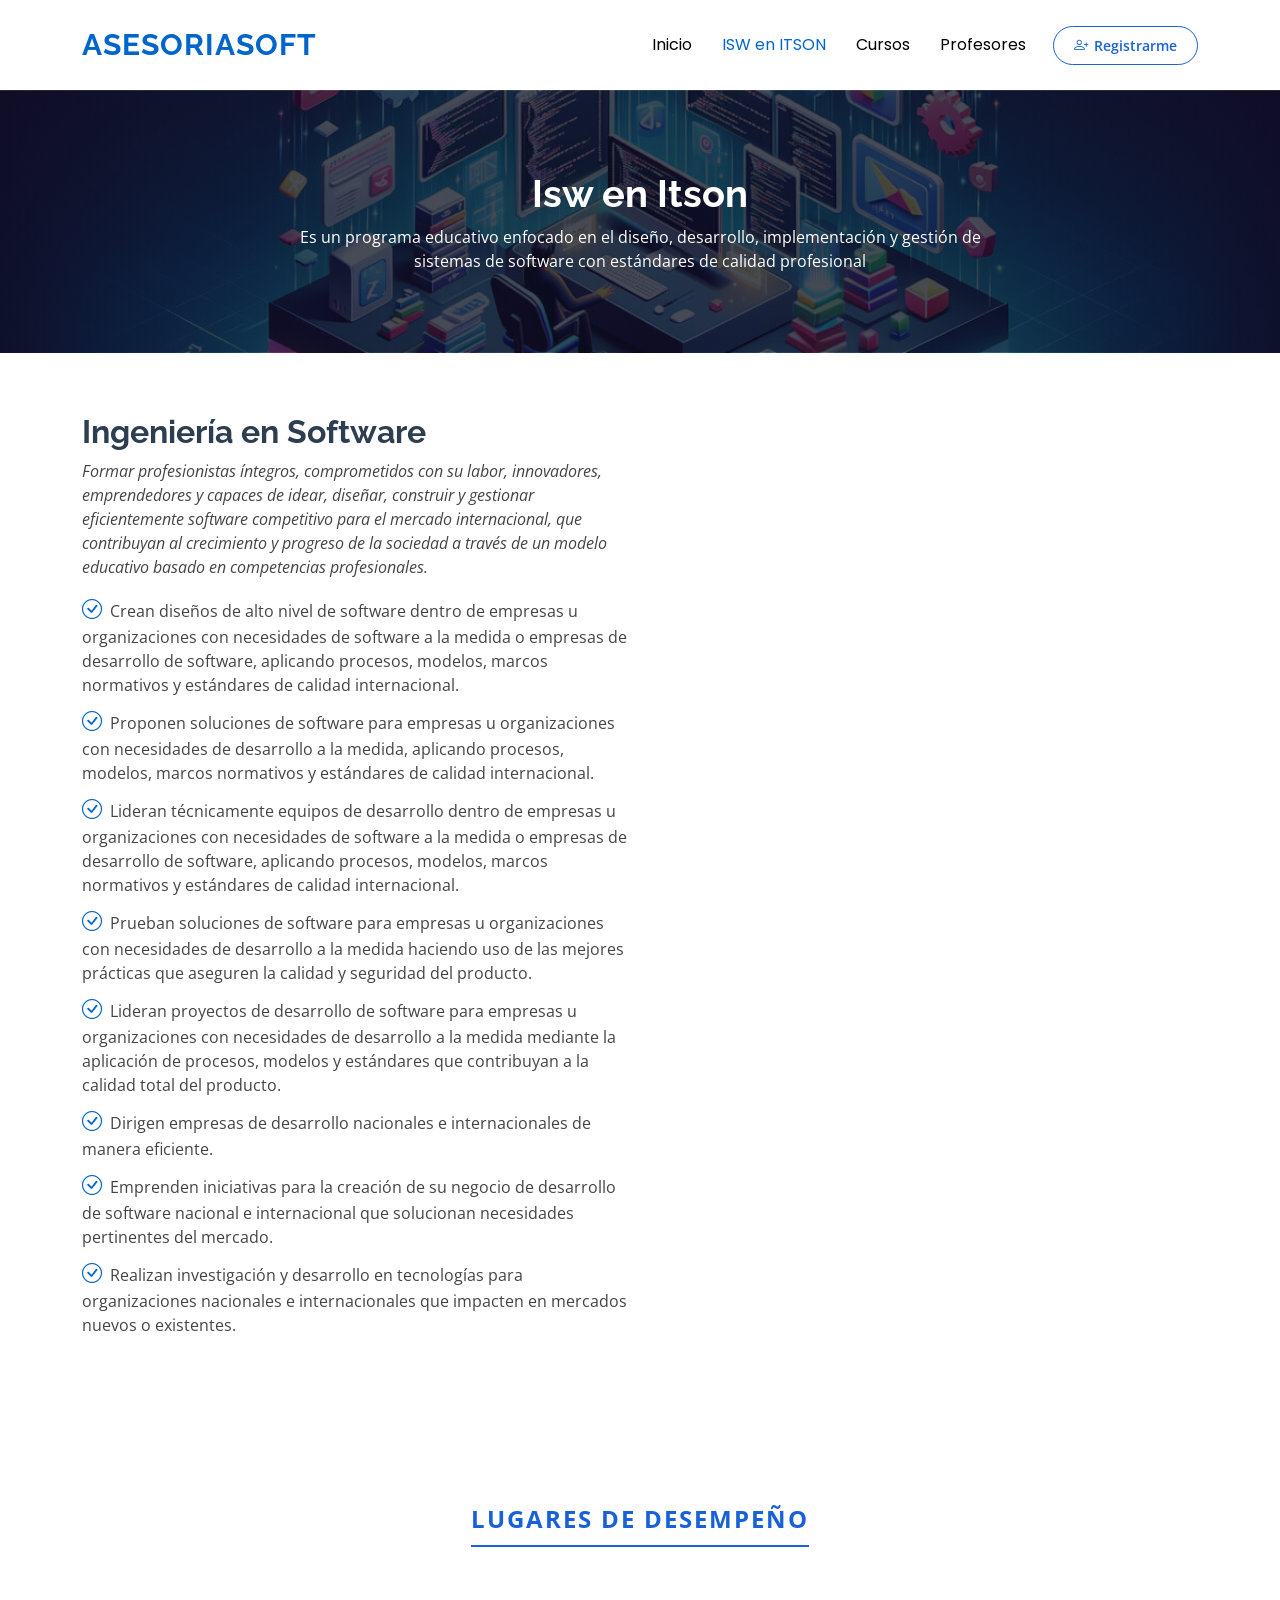
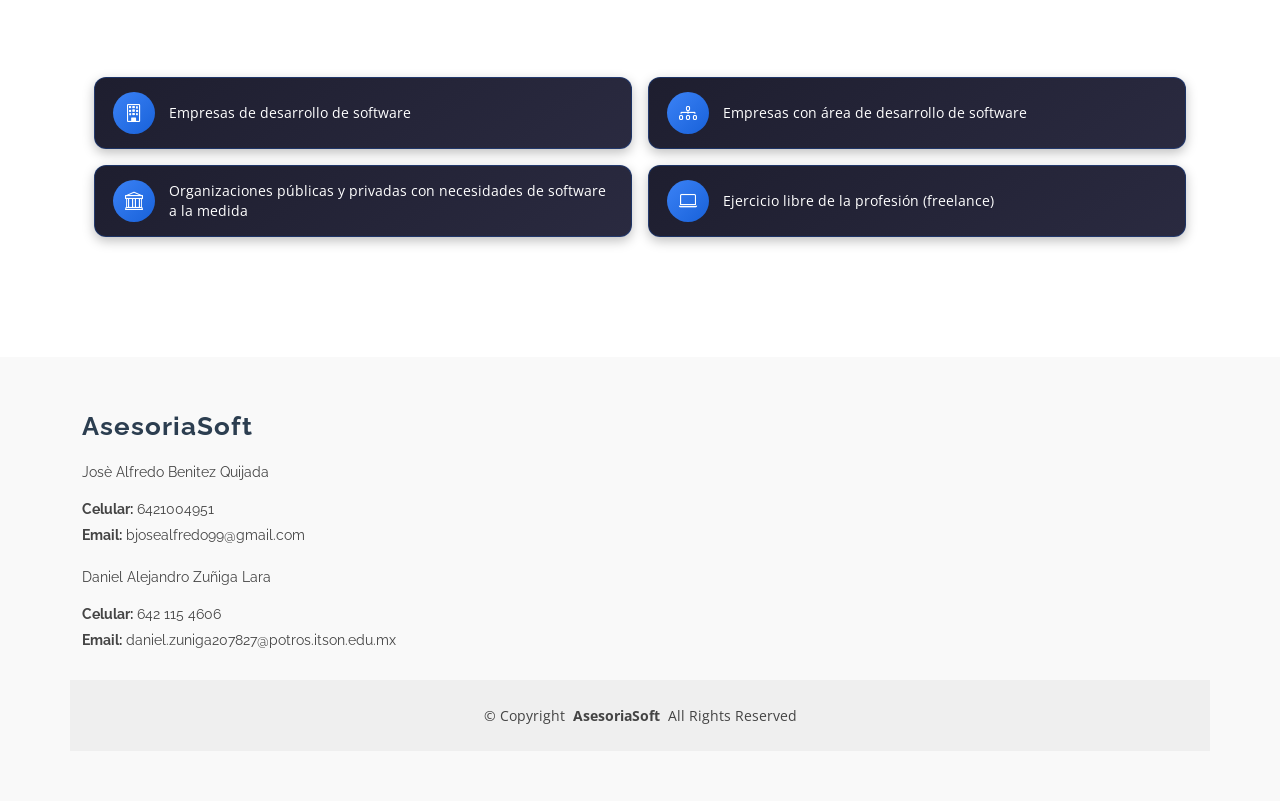
==== commit 79e54eec: "Actualización de páginas y agrega panel-maestro" ====
--- a/about.html
+++ b/about.html
@@ -4,14 +4,13 @@
 <head>
   <meta charset="utf-8">
   <meta content="width=device-width, initial-scale=1.0" name="viewport">
-  <title>About - Mentor Bootstrap Template</title>
+  <title>ISW en ITSON</title>
   <meta name="description" content="">
   <meta name="keywords" content="">
 
   <!-- Favicons -->
-  <link href="assets/img/favicon.png" rel="icon">
-  <link href="assets/img/apple-touch-icon.png" rel="apple-touch-icon">
-
+  <link href="assets/img/favicon.svg" rel="icon">
+  
   <!-- Fonts -->
   <link href="https://fonts.googleapis.com" rel="preconnect">
   <link href="https://fonts.gstatic.com" rel="preconnect" crossorigin>
@@ -36,75 +35,461 @@
   ======================================================== -->
 </head>
 
-<body class="about-page">
-
+<body class="index-page">
   <header id="header" class="header d-flex align-items-center sticky-top">
     <div class="container-fluid container-xl position-relative d-flex align-items-center">
-
       <a href="index.html" class="logo d-flex align-items-center me-auto">
-        <!-- Uncomment the line below if you also wish to use an image logo -->
-        <!-- <img src="assets/img/logo.webp" alt=""> -->
-        <h1 class="sitename">Mentor</h1>
+        <h1 class="sitename">Asesoriasoft</h1>
       </a>
 
       <nav id="navmenu" class="navmenu">
-        <ul>
-          <li><a href="index.html">Home<br></a></li>
-          <li><a href="about.html" class="active">About</a></li>
-          <li><a href="courses.html">Courses</a></li>
-          <li><a href="trainers.html">Trainers</a></li>
-          <li><a href="events.html">Events</a></li>
-          <li><a href="pricing.html">Pricing</a></li>
-          <li class="dropdown"><a href="#"><span>Dropdown</span> <i class="bi bi-chevron-down toggle-dropdown"></i></a>
-            <ul>
-              <li><a href="#">Dropdown 1</a></li>
-              <li class="dropdown"><a href="#"><span>Deep Dropdown</span> <i class="bi bi-chevron-down toggle-dropdown"></i></a>
-                <ul>
-                  <li><a href="#">Deep Dropdown 1</a></li>
-                  <li><a href="#">Deep Dropdown 2</a></li>
-                  <li><a href="#">Deep Dropdown 3</a></li>
-                  <li><a href="#">Deep Dropdown 4</a></li>
-                  <li><a href="#">Deep Dropdown 5</a></li>
-                </ul>
-              </li>
-              <li><a href="#">Dropdown 2</a></li>
-              <li><a href="#">Dropdown 3</a></li>
-              <li><a href="#">Dropdown 4</a></li>
-            </ul>
-          </li>
-          <li><a href="contact.html">Contact</a></li>
-        </ul>
-        <i class="mobile-nav-toggle d-xl-none bi bi-list"></i>
-      </nav>
-
-      <a class="btn-getstarted" href="courses.html">Get Started</a>
-
+  <ul>
+    <li><a href="index.html" >Inicio</a></li>
+    <li><a href="about.html" class="active">ISW en ITSON</a></li>
+    <li><a href="courses.html">Cursos</a></li>
+    <li><a href="trainers.html">Profesores</a></li>
+    <li class="d-xl-none"><a href="#" onclick="document.getElementById('loginModal').style.display='flex'; return false;">Iniciar sesión</a></li>
+    <li class="d-xl-none"><a href="#" onclick="document.getElementById('registerModal').style.display='flex'; return false;">Registrarme</a></li>
+  </ul>
+  <i class="mobile-nav-toggle d-xl-none bi bi-list"></i>
+</nav>
+  
+
+
+<!-- Modal de Login -->
+<script src="assets/js/modales.js"></script>
+<!-- Botón que abre el modal de Registro -->
+<a href="#" onclick="document.getElementById('registerModal').style.display='flex'; return false;" style="
+  display: inline-flex;
+  align-items: center;
+  gap: 6px;
+  background: transparent;
+  color: #1861D9;
+  padding: 8px 20px;
+  border-radius: 30px;
+  font-size: 14px;
+  font-weight: 600;
+  text-decoration: none;
+  margin-left: 12px;
+  border: 1.5px solid #1861D9;
+  transition: background 0.3s ease, color 0.3s ease;
+" onmouseover="this.style.background='#1861D9'; this.style.color='#fff';" onmouseout="this.style.background='transparent'; this.style.color='#1861D9';">
+  <i class="bi bi-person-plus"></i> Registrarme
+</a>
+
+<!-- Modal de Registro -->
+<div id="registerModal" style="
+  display: none;
+  position: fixed;
+  top: 0;
+  left: 0;
+  width: 100%;
+  height: 100%;
+  background: rgba(10, 15, 30, 0.75);
+  z-index: 9999;
+  align-items: center;
+  justify-content: center;
+">
+
+  <div style="
+    background: linear-gradient(145deg, #1e1e2f, #2a2a40);
+    border-radius: 16px;
+    border: 1px solid rgba(24, 97, 217, 0.3);
+    box-shadow: 0 20px 50px rgba(0,0,0,0.5);
+    padding: 32px 35px;
+    width: 90%;
+    max-width: 520px;
+    position: relative;
+  ">
+
+    <!-- CERRAR -->
+    <span onclick="document.getElementById('registerModal').style.display='none';" style="
+      position: absolute;
+      top: 16px;
+      right: 18px;
+      color: #9CA3AF;
+      font-size: 22px;
+      cursor: pointer;
+      line-height: 1;
+    ">&times;</span>
+
+
+    <!-- ENCABEZADO -->
+    <div style="
+      text-align: center;
+      margin-bottom: 24px;
+    ">
+
+      <div style="
+        width: 60px;
+        height: 60px;
+        margin: 0 auto 14px;
+        border-radius: 50%;
+        background: linear-gradient(135deg, #3B82F6, #1861D9);
+        display: flex;
+        align-items: center;
+        justify-content: center;
+      ">
+        <i class="bi bi-person-plus-fill" style="
+          font-size: 26px;
+          color: #fff;
+        "></i>
+      </div>
+
+      <h4 style="
+        color: #fff;
+        margin: 0;
+        font-size: 18px;
+      ">Crear cuenta</h4>
+
+    </div>
+
+
+    <form onsubmit="event.preventDefault();  
+      registrarUsuario( 
+        document.getElementById('regEmail').value, 
+        document.getElementById('regPassword').value, 
+        document.getElementById('regNombre').value, 
+        document.getElementById('regCelular').value, 
+        document.getElementById('semestreSelect').value 
+      );">
+
+
+      <!-- FILA 1 -->
+      <div style="
+        display: grid;
+        grid-template-columns: 1fr 1fr;
+        gap: 18px;
+        margin-bottom: 18px;
+      ">
+
+        <!-- NOMBRE -->
+        <div>
+
+          <label style="
+            display: block;
+            color: #9CA3AF;
+            font-size: 13px;
+            margin-bottom: 6px;
+          ">Nombre</label>
+
+          <input 
+            type="text" 
+            id="regNombre" 
+            required 
+            onfocus="
+              this.style.borderColor='#1861D9';
+              this.style.boxShadow='0 0 0 2px rgba(24,97,217,0.15)';
+            "
+            onblur="
+              this.style.borderColor='rgba(24,97,217,0.3)';
+              this.style.boxShadow='none';
+            "
+            style="
+              width: 100%;
+              padding: 10px 14px;
+              border-radius: 8px;
+              border: 1px solid rgba(24,97,217,0.3);
+              background: rgba(255,255,255,0.05);
+              color: #fff;
+              font-size: 14px;
+              outline: none;
+              box-sizing: border-box;
+              caret-color: #1861D9;
+              transition: border-color 0.2s ease, box-shadow 0.2s ease;
+            "
+          >
+
+          <span style="
+            display: block;
+            color: #6B7280;
+            font-size: 11px;
+            margin-top: 5px;
+          ">Ingresa tu nombre completo</span>
+
+        </div>
+
+
+        <!-- CORREO -->
+        <div>
+
+          <label style="
+            display: block;
+            color: #9CA3AF;
+            font-size: 13px;
+            margin-bottom: 6px;
+          ">Correo</label>
+
+          <input 
+            type="email" 
+            id="regEmail" 
+            required 
+            onfocus="
+              this.style.borderColor='#1861D9';
+              this.style.boxShadow='0 0 0 2px rgba(24,97,217,0.15)';
+            "
+            onblur="
+              this.style.borderColor='rgba(24,97,217,0.3)';
+              this.style.boxShadow='none';
+            "
+            style="
+              width: 100%;
+              padding: 10px 14px;
+              border-radius: 8px;
+              border: 1px solid rgba(24,97,217,0.3);
+              background: rgba(255,255,255,0.05);
+              color: #fff;
+              font-size: 14px;
+              outline: none;
+              box-sizing: border-box;
+              caret-color: #1861D9;
+              transition: border-color 0.2s ease, box-shadow 0.2s ease;
+            "
+          >
+
+          <span style="
+            display: block;
+            color: #6B7280;
+            font-size: 11px;
+            margin-top: 5px;
+          ">Ingresa tu Correo Electronico</span>
+
+        </div>
+
+      </div>
+
+
+      <!-- FILA 2 -->
+      <div style="
+        display: grid;
+        grid-template-columns: 1fr 1fr;
+        gap: 18px;
+        margin-bottom: 18px;
+      ">
+
+        <!-- CONTRASEÑA -->
+                <!-- CONTRASEÑA -->
+        <div>
+
+          <label style="
+            display: block;
+            color: #9CA3AF;
+            font-size: 13px;
+            margin-bottom: 6px;
+          ">Contraseña</label>
+
+          <div style="position: relative;">
+            <input 
+              type="password" 
+              id="regPassword" 
+              required 
+              minlength="6"
+              onfocus="
+                this.style.borderColor='#1861D9';
+                this.style.boxShadow='0 0 0 2px rgba(24,97,217,0.15)';
+              "
+              onblur="
+                this.style.borderColor='rgba(24,97,217,0.3)';
+                this.style.boxShadow='none';
+              "
+              style="
+                width: 100%;
+                padding: 10px 40px 10px 14px;
+                border-radius: 8px;
+                border: 1px solid rgba(24,97,217,0.3);
+                background: rgba(255,255,255,0.05);
+                color: #fff;
+                font-size: 14px;
+                outline: none;
+                box-sizing: border-box;
+                caret-color: #1861D9;
+                transition: border-color 0.2s ease, box-shadow 0.2s ease;
+              "
+            >
+            <i 
+              class="bi bi-eye-slash" 
+              onclick="
+                const inp = document.getElementById('regPassword');
+                const mostrando = inp.type === 'text';
+                inp.type = mostrando ? 'password' : 'text';
+                this.className = mostrando ? 'bi bi-eye-slash' : 'bi bi-eye';
+              "
+              style="
+                position: absolute;
+                right: 14px;
+                top: 50%;
+                transform: translateY(-50%);
+                color: #9CA3AF;
+                cursor: pointer;
+                font-size: 15px;
+              "
+            ></i>
+          </div>
+
+          <span style="
+            display: block;
+            color: #6B7280;
+            font-size: 11px;
+            margin-top: 5px;
+          ">Mínimo 6 caracteres</span>
+
+        </div>
+
+
+        <!-- CELULAR -->
+        <div>
+
+          <label style="
+            display: block;
+            color: #9CA3AF;
+            font-size: 13px;
+            margin-bottom: 6px;
+          ">Celular</label>
+
+          <input  
+            type="tel"  
+            id="regCelular" 
+            required  
+            pattern="[0-9]{10}" 
+            maxlength="10" 
+            inputmode="numeric" 
+            oninput="this.value = this.value.replace(/[^0-9]/g, '');"
+            onfocus="
+              this.style.borderColor='#1861D9';
+              this.style.boxShadow='0 0 0 2px rgba(24,97,217,0.15)';
+            "
+            onblur="
+              this.style.borderColor='rgba(24,97,217,0.3)';
+              this.style.boxShadow='none';
+            "
+            style="
+              width: 100%;
+              padding: 10px 14px;
+              border-radius: 8px;
+              border: 1px solid rgba(24,97,217,0.3);
+              background: rgba(255,255,255,0.05);
+              color: #fff;
+              font-size: 14px;
+              outline: none;
+              box-sizing: border-box;
+              caret-color: #1861D9;
+              transition: border-color 0.2s ease, box-shadow 0.2s ease;
+            "
+          >
+
+          <span style="
+            display: block;
+            color: #6B7280;
+            font-size: 11px;
+            margin-top: 5px;
+          ">10 dígitos</span>
+
+        </div>
+
+      </div>
+
+
+      <!-- SEMESTRE -->
+      <div style="margin-bottom: 22px;">
+
+        <label style="
+          display: block;
+          color: #9CA3AF;
+          font-size: 13px;
+          margin-bottom: 6px;
+        ">Semestre</label>
+
+        <select 
+          required 
+          id="semestreSelect"
+          onfocus="
+            this.style.borderColor='#1861D9';
+            this.style.boxShadow='0 0 0 2px rgba(24,97,217,0.15)';
+          "
+          onblur="
+            this.style.borderColor='rgba(24,97,217,0.3)';
+            this.style.boxShadow='none';
+          "
+          style="
+            width: 100%;
+            padding: 10px 14px;
+            border-radius: 8px;
+            border: 1px solid rgba(24,97,217,0.3);
+            background: #1e1e2f;
+            color: #fff;
+            font-size: 14px;
+            outline: none;
+            box-sizing: border-box;
+            transition: border-color 0.2s ease, box-shadow 0.2s ease;
+          "
+        > 
+          <option value="" disabled selected hidden>Selecciona tu semestre</option> 
+          <option value="1">1</option> 
+          <option value="2">2</option> 
+          <option value="3">3</option> 
+          <option value="4">4</option> 
+          <option value="5">5</option> 
+          <option value="6">6</option> 
+          <option value="7">7</option> 
+          <option value="8">8</option> 
+          <option value="mas de 8">Más de 8</option> 
+        </select>
+
+      </div>
+
+
+      <!-- BOTÓN -->
+      <button type="submit" style="
+        width: 100%;
+        background: #1861D9;
+        color: #fff;
+        border: none;
+        padding: 12px;
+        border-radius: 8px;
+        font-size: 15px;
+        font-weight: 600;
+        cursor: pointer;
+        transition: background 0.3s ease;
+      "
+      onmouseover="this.style.background='#144fb0';"
+      onmouseout="this.style.background='#1861D9';">
+        Registrarme
+      </button>
+
+    </form>
+  </div>
+</div>
+<!-- Modal de Registro -->
+
+
+<style>
+  #semestreSelect option {
+    background: #1e1e2f;
+    color: #fff;
+  }
+</style>
     </div>
   </header>
-
   <main class="main">
 
     <!-- Page Title -->
-    <div class="page-title" data-aos="fade">
-      <div class="heading">
-        <div class="container">
-          <div class="row d-flex justify-content-center text-center">
-            <div class="col-lg-8">
-              <h1>About Us<br></h1>
-              <p class="mb-0">Odio et unde deleniti. Deserunt numquam exercitationem. Officiis quo odio sint voluptas consequatur ut a odio voluptatem. Sit dolorum debitis veritatis natus dolores. Quasi ratione sint. Sit quaerat ipsum dolorem.</p>
-            </div>
+ <div class="page-title" data-aos="fade" style="
+    background: linear-gradient(rgba(10, 15, 30, 0.75), rgba(10, 15, 30, 0.75)), url('assets/img/tipos-de-software.jpg');
+    background-size: cover;
+    background-position: center;
+  ">
+    <div class="heading">
+      <div class="container">
+        <div class="row d-flex justify-content-center text-center">
+          <div class="col-lg-8">
+            <h1>Isw en Itson</h1>
+            <p class="mb-0"> Es un programa educativo enfocado en el diseño, desarrollo, implementación y gestión de sistemas de software con estándares de calidad profesional</p>
           </div>
         </div>
       </div>
-      <nav class="breadcrumbs">
-        <div class="container">
-          <ol>
-            <li><a href="index.html">Home</a></li>
-            <li class="current">About Us<br></li>
-          </ol>
-        </div>
-      </nav>
-    </div><!-- End Page Title -->
+    </div>
+  </div><!-- End Page Title -->
+    <!-- End Page Title -->
 
     <!-- About Us Section -->
     <section id="about-us" class="section about-us">
@@ -113,206 +498,181 @@
 
         <div class="row gy-4">
 
-          <div class="col-lg-6 order-1 order-lg-2" data-aos="fade-up" data-aos-delay="100">
-            <img src="assets/img/about/about-1.webp" class="img-fluid" alt="">
-          </div>
-
-          <div class="col-lg-6 order-2 order-lg-1 content" data-aos="fade-up" data-aos-delay="200">
-            <h3>Voluptatem dignissimos provident quasi corporis</h3>
-            <p class="fst-italic">
-              Lorem ipsum dolor sit amet, consectetur adipiscing elit, sed do eiusmod tempor incididunt ut labore et dolore
-              magna aliqua.
-            </p>
-            <ul>
-              <li><i class="bi bi-check-circle"></i> <span>Ullamco laboris nisi ut aliquip ex ea commodo consequat.</span></li>
-              <li><i class="bi bi-check-circle"></i> <span>Duis aute irure dolor in reprehenderit in voluptate velit.</span></li>
-              <li><i class="bi bi-check-circle"></i> <span>Ullamco laboris nisi ut aliquip ex ea commodo consequat. Duis aute irure dolor in reprehenderit in voluptate trideta storacalaperda mastiro dolore eu fugiat nulla pariatur.</span></li>
-            </ul>
-          </div>
-
-        </div>
-
-      </div>
-
-    </section><!-- /About Us Section -->
-
-    <!-- Counts Section -->
-    <section id="counts" class="section counts light-background">
-
-      <div class="container" data-aos="fade-up" data-aos-delay="100">
-
-        <div class="row gy-4">
-
-          <div class="col-lg-3 col-md-6">
-            <div class="stats-item text-center w-100 h-100">
-              <span data-purecounter-start="0" data-purecounter-end="1232" data-purecounter-duration="1" class="purecounter"></span>
-              <p>Students</p>
-            </div>
-          </div><!-- End Stats Item -->
-
-          <div class="col-lg-3 col-md-6">
-            <div class="stats-item text-center w-100 h-100">
-              <span data-purecounter-start="0" data-purecounter-end="64" data-purecounter-duration="1" class="purecounter"></span>
-              <p>Courses</p>
-            </div>
-          </div><!-- End Stats Item -->
-
-          <div class="col-lg-3 col-md-6">
-            <div class="stats-item text-center w-100 h-100">
-              <span data-purecounter-start="0" data-purecounter-end="42" data-purecounter-duration="1" class="purecounter"></span>
-              <p>Events</p>
-            </div>
-          </div><!-- End Stats Item -->
-
-          <div class="col-lg-3 col-md-6">
-            <div class="stats-item text-center w-100 h-100">
-              <span data-purecounter-start="0" data-purecounter-end="24" data-purecounter-duration="1" class="purecounter"></span>
-              <p>Trainers</p>
-            </div>
-          </div><!-- End Stats Item -->
-
-        </div>
-
-      </div>
-
-    </section><!-- /Counts Section -->
-
-    <!-- Testimonials Section -->
-    <section id="testimonials" class="testimonials section">
-
-      <!-- Section Title -->
-      <div class="container section-title" data-aos="fade-up">
-        <h2>Testimonials</h2>
-        <p>What are they saying</p>
-      </div><!-- End Section Title -->
-
-      <div class="container" data-aos="fade-up" data-aos-delay="100">
-
-        <div class="swiper init-swiper">
-          <script type="application/json" class="swiper-config">
-            {
-              "loop": true,
-              "speed": 600,
-              "autoplay": {
-                "delay": 5000
-              },
-              "slidesPerView": "auto",
-              "pagination": {
-                "el": ".swiper-pagination",
-                "type": "bullets",
-                "clickable": true
-              },
-              "breakpoints": {
-                "320": {
-                  "slidesPerView": 1,
-                  "spaceBetween": 40
-                },
-                "1200": {
-                  "slidesPerView": 2,
-                  "spaceBetween": 20
-                }
-              }
-            }
-          </script>
-          <div class="swiper-wrapper">
-
-            <div class="swiper-slide">
-              <div class="testimonial-wrap">
-                <div class="testimonial-item">
-                  <img src="assets/img/person/person-m-9.webp" class="testimonial-img" alt="">
-                  <h3>Saul Goodman</h3>
-                  <h4>Ceo &amp; Founder</h4>
-                  <div class="stars">
-                    <i class="bi bi-star-fill"></i><i class="bi bi-star-fill"></i><i class="bi bi-star-fill"></i><i class="bi bi-star-fill"></i><i class="bi bi-star-fill"></i>
-                  </div>
-                  <p>
-                    <i class="bi bi-quote quote-icon-left"></i>
-                    <span>Proin iaculis purus consequat sem cure digni ssim donec porttitora entum suscipit rhoncus. Accusantium quam, ultricies eget id, aliquam eget nibh et. Maecen aliquam, risus at semper.</span>
-                    <i class="bi bi-quote quote-icon-right"></i>
-                  </p>
-                </div>
-              </div>
-            </div><!-- End testimonial item -->
-
-            <div class="swiper-slide">
-              <div class="testimonial-wrap">
-                <div class="testimonial-item">
-                  <img src="assets/img/person/person-f-5.webp" class="testimonial-img" alt="">
-                  <h3>Sara Wilsson</h3>
-                  <h4>Designer</h4>
-                  <div class="stars">
-                    <i class="bi bi-star-fill"></i><i class="bi bi-star-fill"></i><i class="bi bi-star-fill"></i><i class="bi bi-star-fill"></i><i class="bi bi-star-fill"></i>
-                  </div>
-                  <p>
-                    <i class="bi bi-quote quote-icon-left"></i>
-                    <span>Export tempor illum tamen malis malis eram quae irure esse labore quem cillum quid cillum eram malis quorum velit fore eram velit sunt aliqua noster fugiat irure amet legam anim culpa.</span>
-                    <i class="bi bi-quote quote-icon-right"></i>
-                  </p>
-                </div>
-              </div>
-            </div><!-- End testimonial item -->
-
-            <div class="swiper-slide">
-              <div class="testimonial-wrap">
-                <div class="testimonial-item">
-                  <img src="assets/img/person/person-f-12.webp" class="testimonial-img" alt="">
-                  <h3>Jena Karlis</h3>
-                  <h4>Store Owner</h4>
-                  <div class="stars">
-                    <i class="bi bi-star-fill"></i><i class="bi bi-star-fill"></i><i class="bi bi-star-fill"></i><i class="bi bi-star-fill"></i><i class="bi bi-star-fill"></i>
-                  </div>
-                  <p>
-                    <i class="bi bi-quote quote-icon-left"></i>
-                    <span>Enim nisi quem export duis labore cillum quae magna enim sint quorum nulla quem veniam duis minim tempor labore quem eram duis noster aute amet eram fore quis sint minim.</span>
-                    <i class="bi bi-quote quote-icon-right"></i>
-                  </p>
-                </div>
-              </div>
-            </div><!-- End testimonial item -->
-
-            <div class="swiper-slide">
-              <div class="testimonial-wrap">
-                <div class="testimonial-item">
-                  <img src="assets/img/person/person-m-12.webp" class="testimonial-img" alt="">
-                  <h3>Matt Brandon</h3>
-                  <h4>Freelancer</h4>
-                  <div class="stars">
-                    <i class="bi bi-star-fill"></i><i class="bi bi-star-fill"></i><i class="bi bi-star-fill"></i><i class="bi bi-star-fill"></i><i class="bi bi-star-fill"></i>
-                  </div>
-                  <p>
-                    <i class="bi bi-quote quote-icon-left"></i>
-                    <span>Fugiat enim eram quae cillum dolore dolor amet nulla culpa multos export minim fugiat minim velit minim dolor enim duis veniam ipsum anim magna sunt elit fore quem dolore labore illum veniam.</span>
-                    <i class="bi bi-quote quote-icon-right"></i>
-                  </p>
-                </div>
-              </div>
-            </div><!-- End testimonial item -->
-
-            <div class="swiper-slide">
-              <div class="testimonial-wrap">
-                <div class="testimonial-item">
-                  <img src="assets/img/person/person-m-13.webp" class="testimonial-img" alt="">
-                  <h3>John Larson</h3>
-                  <h4>Entrepreneur</h4>
-                  <div class="stars">
-                    <i class="bi bi-star-fill"></i><i class="bi bi-star-fill"></i><i class="bi bi-star-fill"></i><i class="bi bi-star-fill"></i><i class="bi bi-star-fill"></i>
-                  </div>
-                  <p>
-                    <i class="bi bi-quote quote-icon-left"></i>
-                    <span>Quis quorum aliqua sint quem legam fore sunt eram irure aliqua veniam tempor noster veniam enim culpa labore duis sunt culpa nulla illum cillum fugiat legam esse veniam culpa fore nisi cillum quid.</span>
-                    <i class="bi bi-quote quote-icon-right"></i>
-                  </p>
-                </div>
-              </div>
-            </div><!-- End testimonial item -->
-
-          </div>
-          <div class="swiper-pagination"></div>
-        </div>
-
-      </div>
-
-    </section><!-- /Testimonials Section -->
+  <div class="col-lg-6 order-1 order-lg-2" data-aos="fade-up" data-aos-delay="100">
+    <img src="https://encrypted-tbn0.gstatic.com/images?q=tbn:ANd9GcR_JTD0m0zK3w-XxNYqIroqmSGobo11if-97vltps6-7A&s=10" class="img-fluid rounded mb-4" alt="">
+    <img src="https://encrypted-tbn0.gstatic.com/images?q=tbn:ANd9GcSnx592GtrOeYGOov-w5UULpgFU5OpJmKLmxBOmXKud8A&s=10" class="img-fluid rounded" alt="">
+  </div>
+
+  <div class="col-lg-6 order-2 order-lg-1 content" data-aos="fade-up" data-aos-delay="200">
+    <h3>Ingeniería en Software</h3>
+    <p class="fst-italic">
+      Formar profesionistas íntegros, comprometidos con su labor, innovadores, emprendedores y capaces de idear, diseñar, construir y gestionar eficientemente software competitivo para el mercado internacional, que contribuyan al crecimiento y progreso de la sociedad a través de un modelo educativo basado en competencias profesionales.
+    </p>
+    <ul>
+      <li><i class="bi bi-check-circle"></i> <span>Crean diseños de alto nivel de software dentro de empresas u organizaciones con necesidades de software a la medida o empresas de desarrollo de software, aplicando procesos, modelos, marcos normativos y estándares de calidad internacional.</span></li>
+      <li><i class="bi bi-check-circle"></i> <span>Proponen soluciones de software para empresas u organizaciones con necesidades de desarrollo a la medida, aplicando procesos, modelos, marcos normativos y estándares de calidad internacional.</span></li>
+      <li><i class="bi bi-check-circle"></i> <span>Lideran técnicamente equipos de desarrollo dentro de empresas u organizaciones con necesidades de software a la medida o empresas de desarrollo de software, aplicando procesos, modelos, marcos normativos y estándares de calidad internacional.</span></li>
+      <li><i class="bi bi-check-circle"></i> <span>Prueban soluciones de software para empresas u organizaciones con necesidades de desarrollo a la medida haciendo uso de las mejores prácticas que aseguren la calidad y seguridad del producto.</span></li>
+      <li><i class="bi bi-check-circle"></i> <span>Lideran proyectos de desarrollo de software para empresas u organizaciones con necesidades de desarrollo a la medida mediante la aplicación de procesos, modelos y estándares que contribuyan a la calidad total del producto.</span></li>
+      <li><i class="bi bi-check-circle"></i> <span>Dirigen empresas de desarrollo nacionales e internacionales de manera eficiente.</span></li>
+      <li><i class="bi bi-check-circle"></i> <span>Emprenden iniciativas para la creación de su negocio de desarrollo de software nacional e internacional que solucionan necesidades pertinentes del mercado.</span></li>
+      <li><i class="bi bi-check-circle"></i> <span>Realizan investigación y desarrollo en tecnologías para organizaciones nacionales e internacionales que impacten en mercados nuevos o existentes.</span></li>
+    </ul>
+  </div>
+
+</div>
+
+ <!-- Lugares de Desempeño Section -->
+<section id="desempeno" class="section mt-5">
+  <div class="container">
+    <div class="section-title text-center">
+      <span style="
+        display: inline-block;
+        font-size: 24px;
+        font-weight: 700;
+        letter-spacing: 2px;
+        text-transform: uppercase;
+        color: #1861D9;
+        padding-bottom: 8px;
+        border-bottom: 2px solid #1861D9;
+        margin-bottom: 20px;
+      ">Lugares de Desempeño</span>
+    </div>
+
+    <div class="row g-3 justify-content-center">
+
+      <!-- Lugar 1 -->
+      <div class="col-lg-6 d-flex" data-aos="fade-up" data-aos-delay="100">
+        <div class="member d-flex align-items-center" style="
+          background: linear-gradient(145deg, #1e1e2f, #2a2a40);
+          border-radius: 12px;
+          padding: 14px 18px;
+          width: 100%;
+          border: 1px solid rgba(24, 97, 217, 0.3);
+          box-shadow: 0 4px 12px rgba(0,0,0,0.25);
+          transition: transform 0.3s ease, box-shadow 0.3s ease;
+        " onmouseover="this.style.transform='translateY(-4px)'; this.style.boxShadow='0 8px 18px rgba(24,97,217,0.35)';" onmouseout="this.style.transform='translateY(0)'; this.style.boxShadow='0 4px 12px rgba(0,0,0,0.25)';">
+
+          <div style="
+            width: 42px;
+            height: 42px;
+            min-width: 42px;
+            border-radius: 50%;
+            background: linear-gradient(135deg, #3B82F6, #1861D9);
+            display: flex;
+            align-items: center;
+            justify-content: center;
+            margin-right: 14px;
+          ">
+            <i class="bi bi-building" style="font-size: 18px; color: #fff;"></i>
+          </div>
+
+          <div class="member-content" style="flex: 1; min-width: 0;">
+            <p style="color: #fff; margin: 0; font-size: 14px; line-height: 1.4;">Empresas de desarrollo de software</p>
+          </div>
+        </div>
+      </div><!-- End Lugar 1 -->
+
+      <!-- Lugar 2 -->
+      <div class="col-lg-6 d-flex" data-aos="fade-up" data-aos-delay="200">
+        <div class="member d-flex align-items-center" style="
+          background: linear-gradient(145deg, #1e1e2f, #2a2a40);
+          border-radius: 12px;
+          padding: 14px 18px;
+          width: 100%;
+          border: 1px solid rgba(24, 97, 217, 0.3);
+          box-shadow: 0 4px 12px rgba(0,0,0,0.25);
+          transition: transform 0.3s ease, box-shadow 0.3s ease;
+        " onmouseover="this.style.transform='translateY(-4px)'; this.style.boxShadow='0 8px 18px rgba(24,97,217,0.35)';" onmouseout="this.style.transform='translateY(0)'; this.style.boxShadow='0 4px 12px rgba(0,0,0,0.25)';">
+
+          <div style="
+            width: 42px;
+            height: 42px;
+            min-width: 42px;
+            border-radius: 50%;
+            background: linear-gradient(135deg, #3B82F6, #1861D9);
+            display: flex;
+            align-items: center;
+            justify-content: center;
+            margin-right: 14px;
+          ">
+            <i class="bi bi-diagram-3" style="font-size: 18px; color: #fff;"></i>
+          </div>
+
+          <div class="member-content" style="flex: 1; min-width: 0;">
+            <p style="color: #fff; margin: 0; font-size: 14px; line-height: 1.4;">Empresas con área de desarrollo de software</p>
+          </div>
+        </div>
+      </div><!-- End Lugar 2 -->
+
+      <!-- Lugar 3 -->
+      <div class="col-lg-6 d-flex" data-aos="fade-up" data-aos-delay="300">
+        <div class="member d-flex align-items-center" style="
+          background: linear-gradient(145deg, #1e1e2f, #2a2a40);
+          border-radius: 12px;
+          padding: 14px 18px;
+          width: 100%;
+          border: 1px solid rgba(24, 97, 217, 0.3);
+          box-shadow: 0 4px 12px rgba(0,0,0,0.25);
+          transition: transform 0.3s ease, box-shadow 0.3s ease;
+        " onmouseover="this.style.transform='translateY(-4px)'; this.style.boxShadow='0 8px 18px rgba(24,97,217,0.35)';" onmouseout="this.style.transform='translateY(0)'; this.style.boxShadow='0 4px 12px rgba(0,0,0,0.25)';">
+
+          <div style="
+            width: 42px;
+            height: 42px;
+            min-width: 42px;
+            border-radius: 50%;
+            background: linear-gradient(135deg, #3B82F6, #1861D9);
+            display: flex;
+            align-items: center;
+            justify-content: center;
+            margin-right: 14px;
+          ">
+            <i class="bi bi-bank" style="font-size: 18px; color: #fff;"></i>
+          </div>
+
+          <div class="member-content" style="flex: 1; min-width: 0;">
+            <p style="color: #fff; margin: 0; font-size: 14px; line-height: 1.4;">Organizaciones públicas y privadas con necesidades de software a la medida</p>
+          </div>
+        </div>
+      </div><!-- End Lugar 3 -->
+
+      <!-- Lugar 4 -->
+      <div class="col-lg-6 d-flex" data-aos="fade-up" data-aos-delay="400">
+        <div class="member d-flex align-items-center" style="
+          background: linear-gradient(145deg, #1e1e2f, #2a2a40);
+          border-radius: 12px;
+          padding: 14px 18px;
+          width: 100%;
+          border: 1px solid rgba(24, 97, 217, 0.3);
+          box-shadow: 0 4px 12px rgba(0,0,0,0.25);
+          transition: transform 0.3s ease, box-shadow 0.3s ease;
+        " onmouseover="this.style.transform='translateY(-4px)'; this.style.boxShadow='0 8px 18px rgba(24,97,217,0.35)';" onmouseout="this.style.transform='translateY(0)'; this.style.boxShadow='0 4px 12px rgba(0,0,0,0.25)';">
+
+          <div style="
+            width: 42px;
+            height: 42px;
+            min-width: 42px;
+            border-radius: 50%;
+            background: linear-gradient(135deg, #3B82F6, #1861D9);
+            display: flex;
+            align-items: center;
+            justify-content: center;
+            margin-right: 14px;
+          ">
+            <i class="bi bi-laptop" style="font-size: 18px; color: #fff;"></i>
+          </div>
+
+          <div class="member-content" style="flex: 1; min-width: 0;">
+            <p style="color: #fff; margin: 0; font-size: 14px; line-height: 1.4;">Ejercicio libre de la profesión (freelance)</p>
+          </div>
+        </div>
+      </div><!-- End Lugar 4 -->
+
+    </div>
+  </div>
+
+</section><!-- /Lugares de Desempeño Section -->
 
   </main>
 
@@ -322,67 +682,24 @@
       <div class="row gy-4">
         <div class="col-lg-4 col-md-6 footer-about">
           <a href="index.html" class="logo d-flex align-items-center">
-            <span class="sitename">Mentor</span>
+            <span class="sitename">AsesoriaSoft</span>
           </a>
           <div class="footer-contact pt-3">
-            <p>A108 Adam Street</p>
-            <p>New York, NY 535022</p>
-            <p class="mt-3"><strong>Phone:</strong> <span>+1 5589 55488 55</span></p>
-            <p><strong>Email:</strong> <span>info@example.com</span></p>
-          </div>
-          <div class="social-links d-flex mt-4">
-            <a href=""><i class="bi bi-twitter-x"></i></a>
-            <a href=""><i class="bi bi-facebook"></i></a>
-            <a href=""><i class="bi bi-instagram"></i></a>
-            <a href=""><i class="bi bi-linkedin"></i></a>
-          </div>
-        </div>
-
-        <div class="col-lg-2 col-md-3 footer-links">
-          <h4>Useful Links</h4>
-          <ul>
-            <li><a href="#">Home</a></li>
-            <li><a href="#">About us</a></li>
-            <li><a href="#">Services</a></li>
-            <li><a href="#">Terms of service</a></li>
-            <li><a href="#">Privacy policy</a></li>
-          </ul>
-        </div>
-
-        <div class="col-lg-2 col-md-3 footer-links">
-          <h4>Our Services</h4>
-          <ul>
-            <li><a href="#">Web Design</a></li>
-            <li><a href="#">Web Development</a></li>
-            <li><a href="#">Product Management</a></li>
-            <li><a href="#">Marketing</a></li>
-            <li><a href="#">Graphic Design</a></li>
-          </ul>
-        </div>
-
-        <div class="col-lg-4 col-md-12 footer-newsletter">
-          <h4>Our Newsletter</h4>
-          <p>Subscribe to our newsletter and receive the latest news about our products and services!</p>
-          <form action="forms/newsletter.php" method="post" class="php-email-form">
-            <div class="newsletter-form"><input type="email" name="email"><input type="submit" value="Subscribe"></div>
-            <div class="loading">Loading</div>
-            <div class="error-message"></div>
-            <div class="sent-message">Your subscription request has been sent. Thank you!</div>
-          </form>
-        </div>
-
-      </div>
-    </div>
-
+            <p>Josè Alfredo Benitez Quijada</p>
+            <p class="mt-3"><strong>Celular:</strong> <span>6421004951</span></p>
+            <p><strong>Email:</strong> <span>bjosealfredo99@gmail.com</span></p>
+          </div>
+            <div class="footer-contact pt-3">
+            <p>Daniel Alejandro Zuñiga Lara</p>
+            <p class="mt-3"><strong>Celular:</strong> <span>642 115 4606</span></p>
+            <p><strong>Email:</strong> <span>daniel.zuniga207827@potros.itson.edu.mx</span></p>
+          </div>
+        </div>
+
+      
     <div class="container copyright text-center mt-4">
-      <p>© <span>Copyright</span> <strong class="px-1 sitename">Mentor</strong> <span>All Rights Reserved</span></p>
-      <div class="credits">
-        <!-- All the links in the footer should remain intact. -->
-        <!-- You can delete the links only if you've purchased the pro version. -->
-        <!-- Licensing information: https://bootstrapmade.com/license/ -->
-        <!-- Purchase the pro version with working PHP/AJAX contact form: [buy-url] -->
-        Designed by <a href="https://bootstrapmade.com/">BootstrapMade</a> | <a href="https://bootstrapmade.com/tools/">DevTools</a>
-      </div>
+      <p>© <span>Copyright</span> <strong class="px-1 sitename">AsesoriaSoft</strong> <span>All Rights Reserved</span></p>
+      
     </div>
 
   </footer>
@@ -404,6 +721,154 @@
   <!-- Main JS File -->
   <script src="assets/js/main.js"></script>
 
+  <!-- Notificación estilo toast -->
+<div id="toastNotif" style="
+  display: none;
+  position: fixed;
+  top: 30px;
+  left: 50%;
+  transform: translateX(-50%);
+  background: linear-gradient(145deg, #1e1e2f, #2a2a40);
+  border: 1px solid rgba(24, 97, 217, 0.4);
+  border-radius: 12px;
+  box-shadow: 0 15px 40px rgba(0,0,0,0.4);
+  padding: 18px 24px;
+  z-index: 10000;
+  min-width: 300px;
+  max-width: 90%;
+  align-items: center;
+  gap: 14px;
+">
+  <div id="toastIcon" style="
+    width: 40px;
+    height: 40px;
+    min-width: 40px;
+    border-radius: 50%;
+    display: flex;
+    align-items: center;
+    justify-content: center;
+  "></div>
+  <p id="toastMsg" style="color: #fff; margin: 0; font-size: 14px; line-height: 1.4;"></p>
+</div>
+  
+<script>
+  function mostrarToast(mensaje, tipo) {
+    var toast = document.getElementById('toastNotif');
+    var icon = document.getElementById('toastIcon');
+    var msg = document.getElementById('toastMsg');
+
+    msg.textContent = mensaje;
+
+    if (tipo === 'exito') {
+      icon.style.background = 'linear-gradient(135deg, #3B82F6, #1861D9)';
+      icon.innerHTML = '<i class="bi bi-check-lg" style="color: #fff; font-size: 20px;"></i>';
+    } else {
+      icon.style.background = 'linear-gradient(135deg, #E24B4A, #A32D2D)';
+      icon.innerHTML = '<i class="bi bi-x-lg" style="color: #fff; font-size: 18px;"></i>';
+    }
+
+    toast.style.display = 'flex';
+
+    setTimeout(function() {
+      toast.style.display = 'none';
+    }, 3500);
+  }
+</script> 
+
+
+<!-- Firebase -->
+   <script type="module">
+  import { initializeApp } from "https://www.gstatic.com/firebasejs/10.12.0/firebase-app.js";
+  import { 
+    getAuth, 
+    createUserWithEmailAndPassword, 
+    signInWithEmailAndPassword 
+  } from "https://www.gstatic.com/firebasejs/10.12.0/firebase-auth.js";
+  import {
+    getFirestore,
+    doc,
+    setDoc,
+    getDoc
+  } from "https://www.gstatic.com/firebasejs/10.12.0/firebase-firestore.js";
+
+  const firebaseConfig = {
+    apiKey: "AIzaSyA_LDBVAlQzNzUwzVbFaEXi2Y5icjCw6XE",
+    authDomain: "asesoriasoft-503cf.firebaseapp.com",
+    projectId: "asesoriasoft-503cf",
+    storageBucket: "asesoriasoft-503cf.firebasestorage.app",
+    messagingSenderId: "727022664759",
+    appId: "1:727022664759:web:fbdb2dae9f89332dfb53b2",
+    measurementId: "G-LJ2QLCFH8T"
+  };
+
+  const app = initializeApp(firebaseConfig);
+  const auth = getAuth(app);
+  const db = getFirestore(app);
+
+  function traducirErrorFirebase(codigo) {
+    const errores = {
+      'auth/invalid-credential': 'Correo o contraseña incorrectos.',
+      'auth/user-not-found': 'No existe una cuenta con ese correo.',
+      'auth/wrong-password': 'La contraseña es incorrecta.',
+      'auth/invalid-email': 'El correo no es válido.',
+      'auth/too-many-requests': 'Demasiados intentos. Intenta más tarde.',
+      'auth/email-already-in-use': 'Ya existe una cuenta con ese correo.',
+      'auth/weak-password': 'La contraseña debe tener al menos 6 caracteres.',
+      'auth/network-request-failed': 'Error de conexión. Revisa tu internet.'
+    };
+    return errores[codigo] || 'Ocurrió un error. Intenta de nuevo.';
+  }
+
+  window.registrarUsuario = function(email, password, nombre, celular, semestre) {
+    createUserWithEmailAndPassword(auth, email, password)
+      .then((userCredential) => {
+        const uid = userCredential.user.uid;
+        return setDoc(doc(db, "usuarios", uid), {
+          nombre: nombre,
+          correo: email,
+          celular: celular,
+          semestre: semestre,
+          fechaRegistro: new Date().toISOString()
+        });
+      })
+      .then(() => {
+        mostrarToast("¡Registro exitoso! Bienvenido.", "exito");
+        document.getElementById('registerModal').style.display = 'none';
+      })
+      .catch((error) => {
+        mostrarToast(traducirErrorFirebase(error.code), "error");
+      });
+  };
+
+  window.iniciarSesion = function(email, password) {
+  const btn = document.getElementById('btnLogin');
+  const textoOriginal = btn.innerHTML;
+  btn.disabled = true;
+  btn.innerHTML = '<i class="bi bi-arrow-repeat" style="animation: girar 1s linear infinite; font-size: 20px;"></i>';
+  signInWithEmailAndPassword(auth, email, password)
+    .then((userCredential) => {
+      const uid = userCredential.user.uid;
+      return getDoc(doc(db, "usuarios", uid));
+    })
+    .then((docSnap) => {
+      if (!docSnap.exists()) {
+        // La cuenta existe en Authentication pero no es un alumno (ej. es un maestro)
+        return auth.signOut().then(() => {
+          mostrarToast("Esta cuenta no está registrada como alumno.", "error");
+          btn.disabled = false;
+          btn.innerHTML = textoOriginal;
+        });
+      }
+      const nombre = docSnap.data().nombre || "usuario";
+      localStorage.setItem('nombreUsuario', nombre);
+      window.location.href = "starter-page.html?bienvenida=true";
+    })
+    .catch((error) => {
+      mostrarToast("No pudiste iniciar sesión.", "error");
+      btn.disabled = false;
+      btn.innerHTML = textoOriginal;
+    });
+};
+</script>
 </body>
-
 </html>
